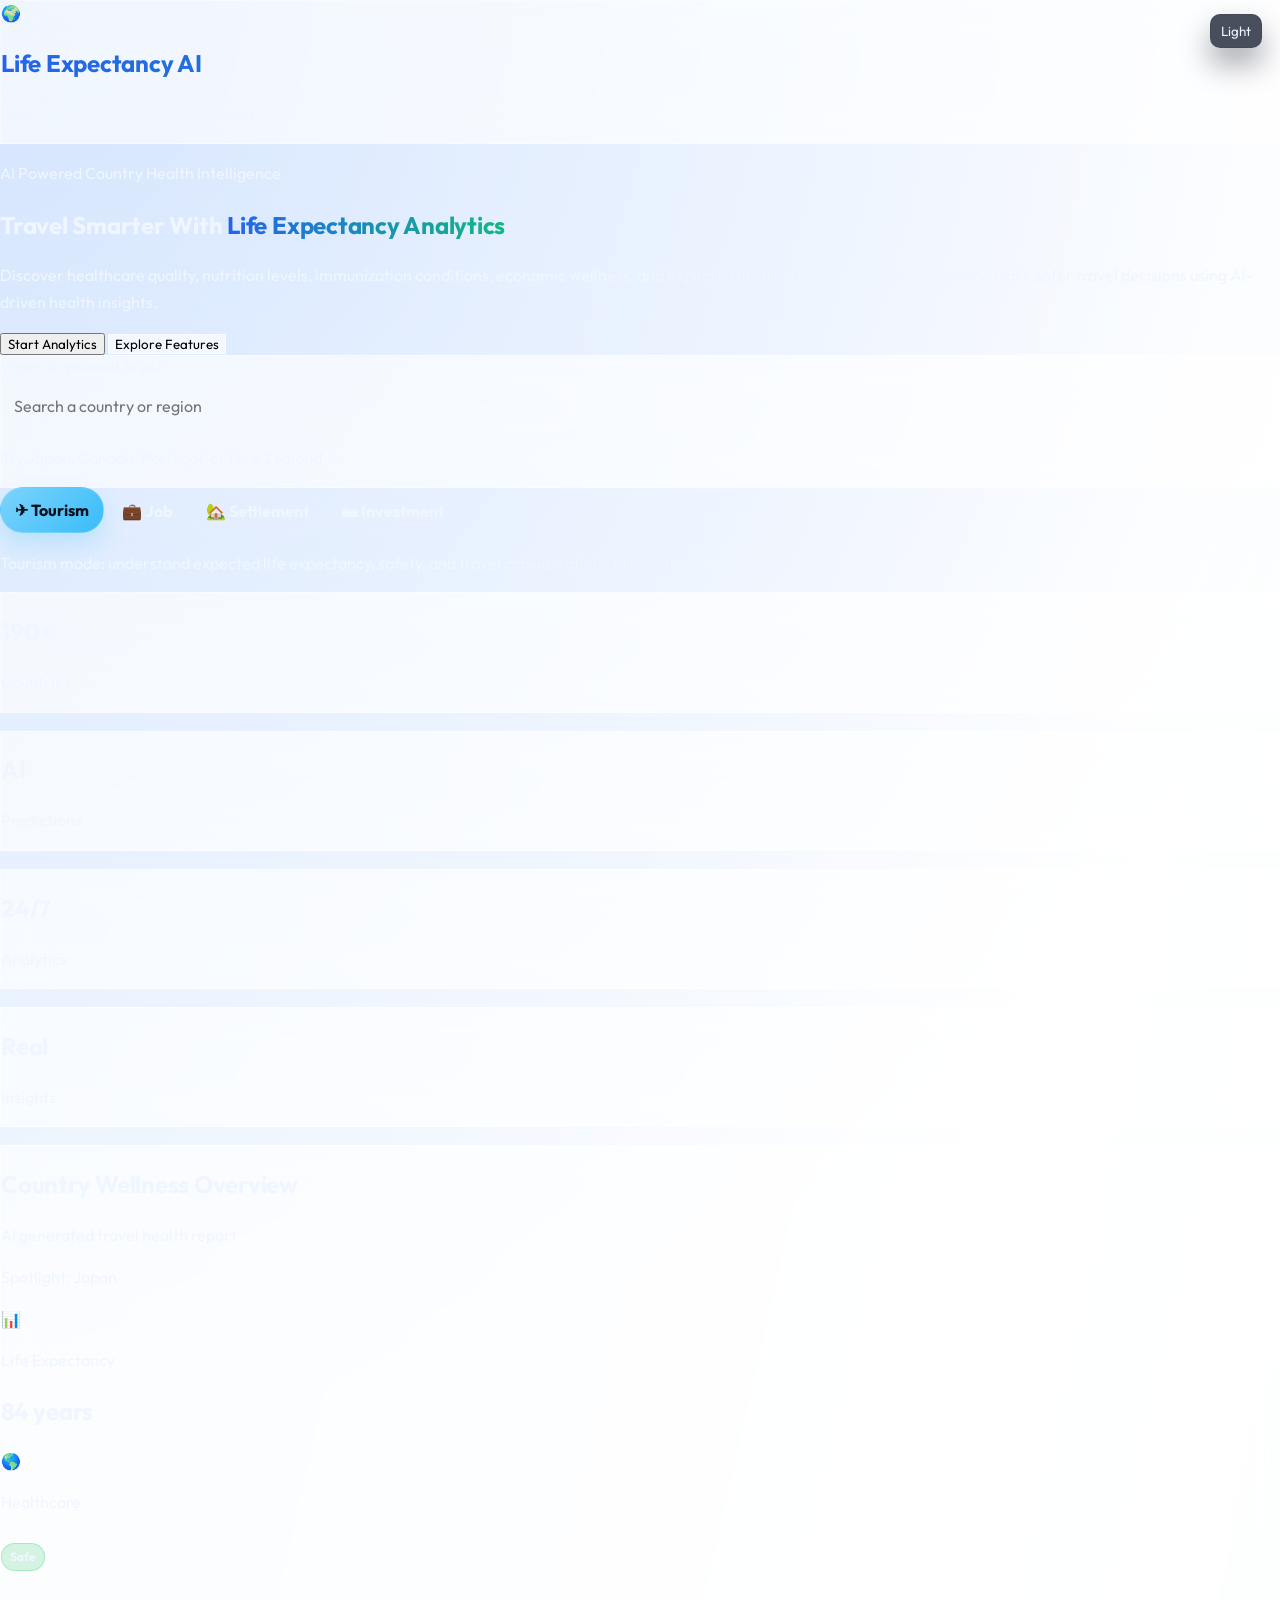
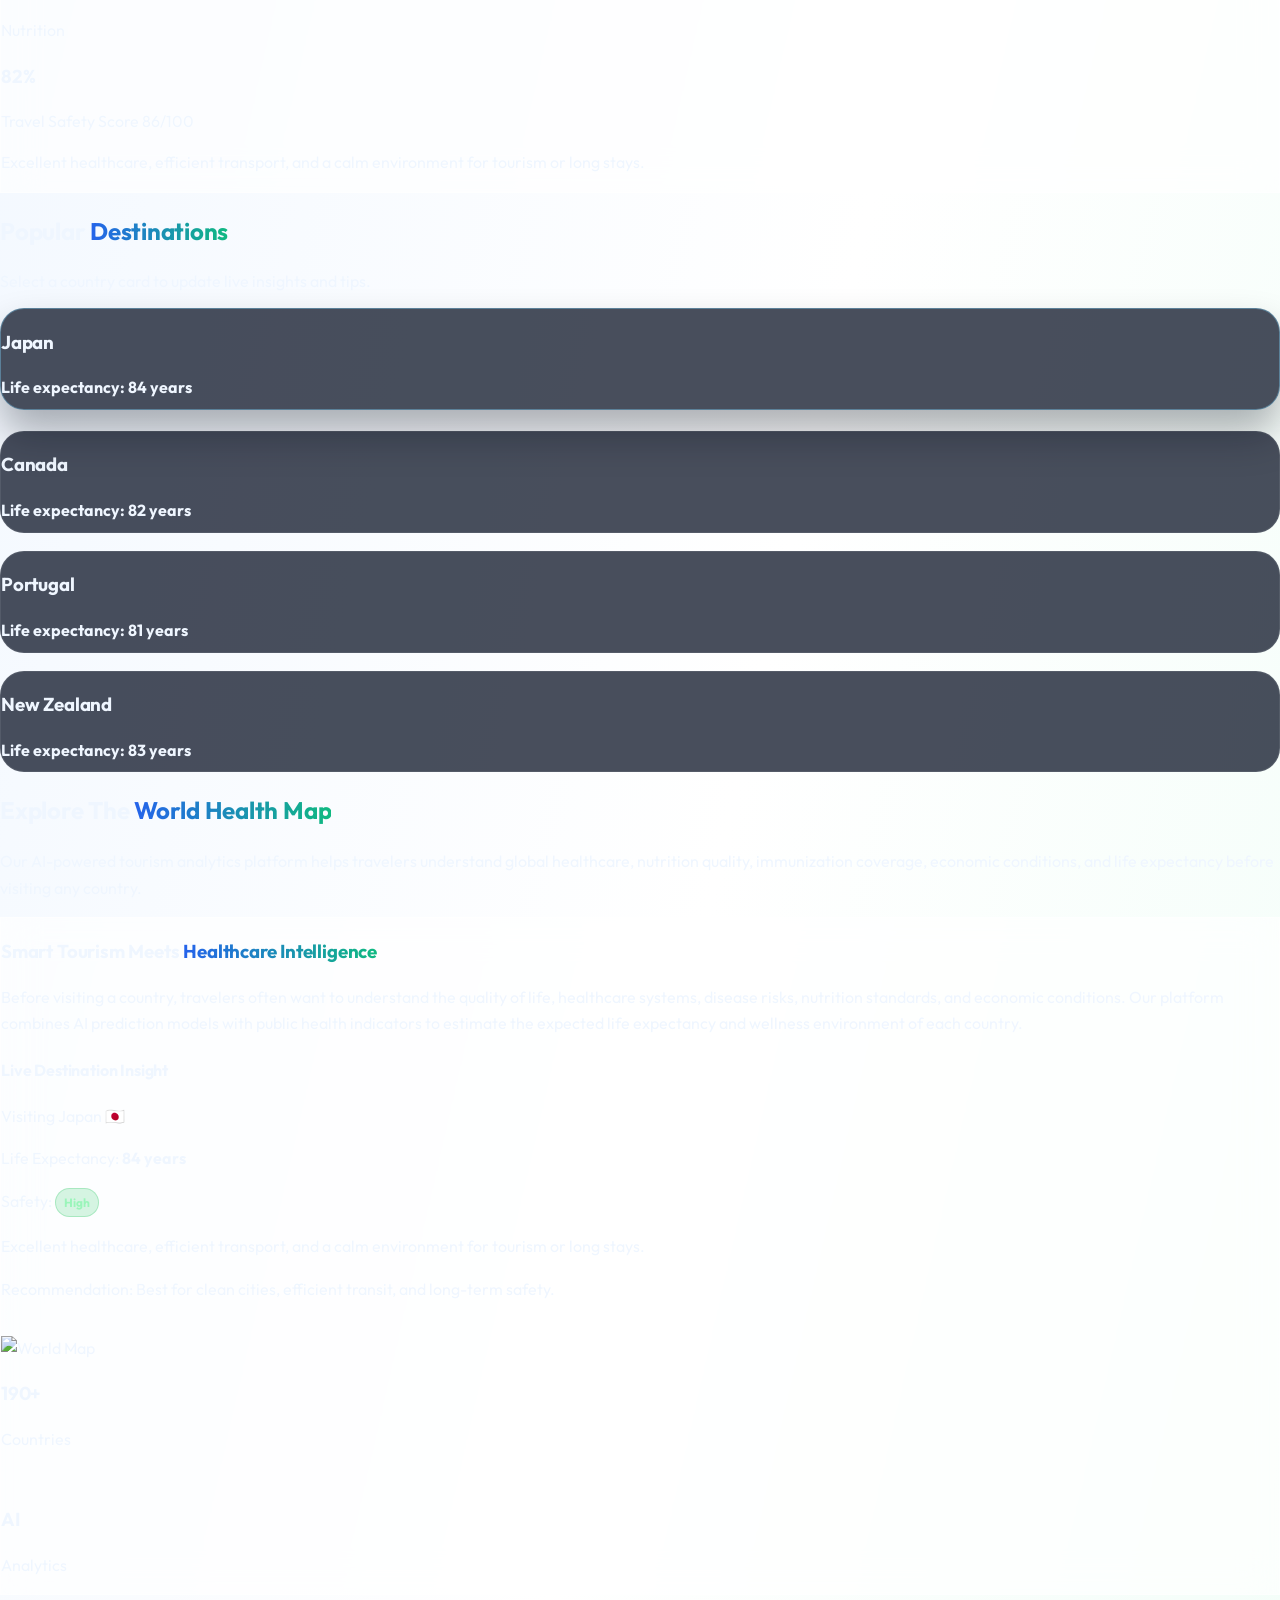
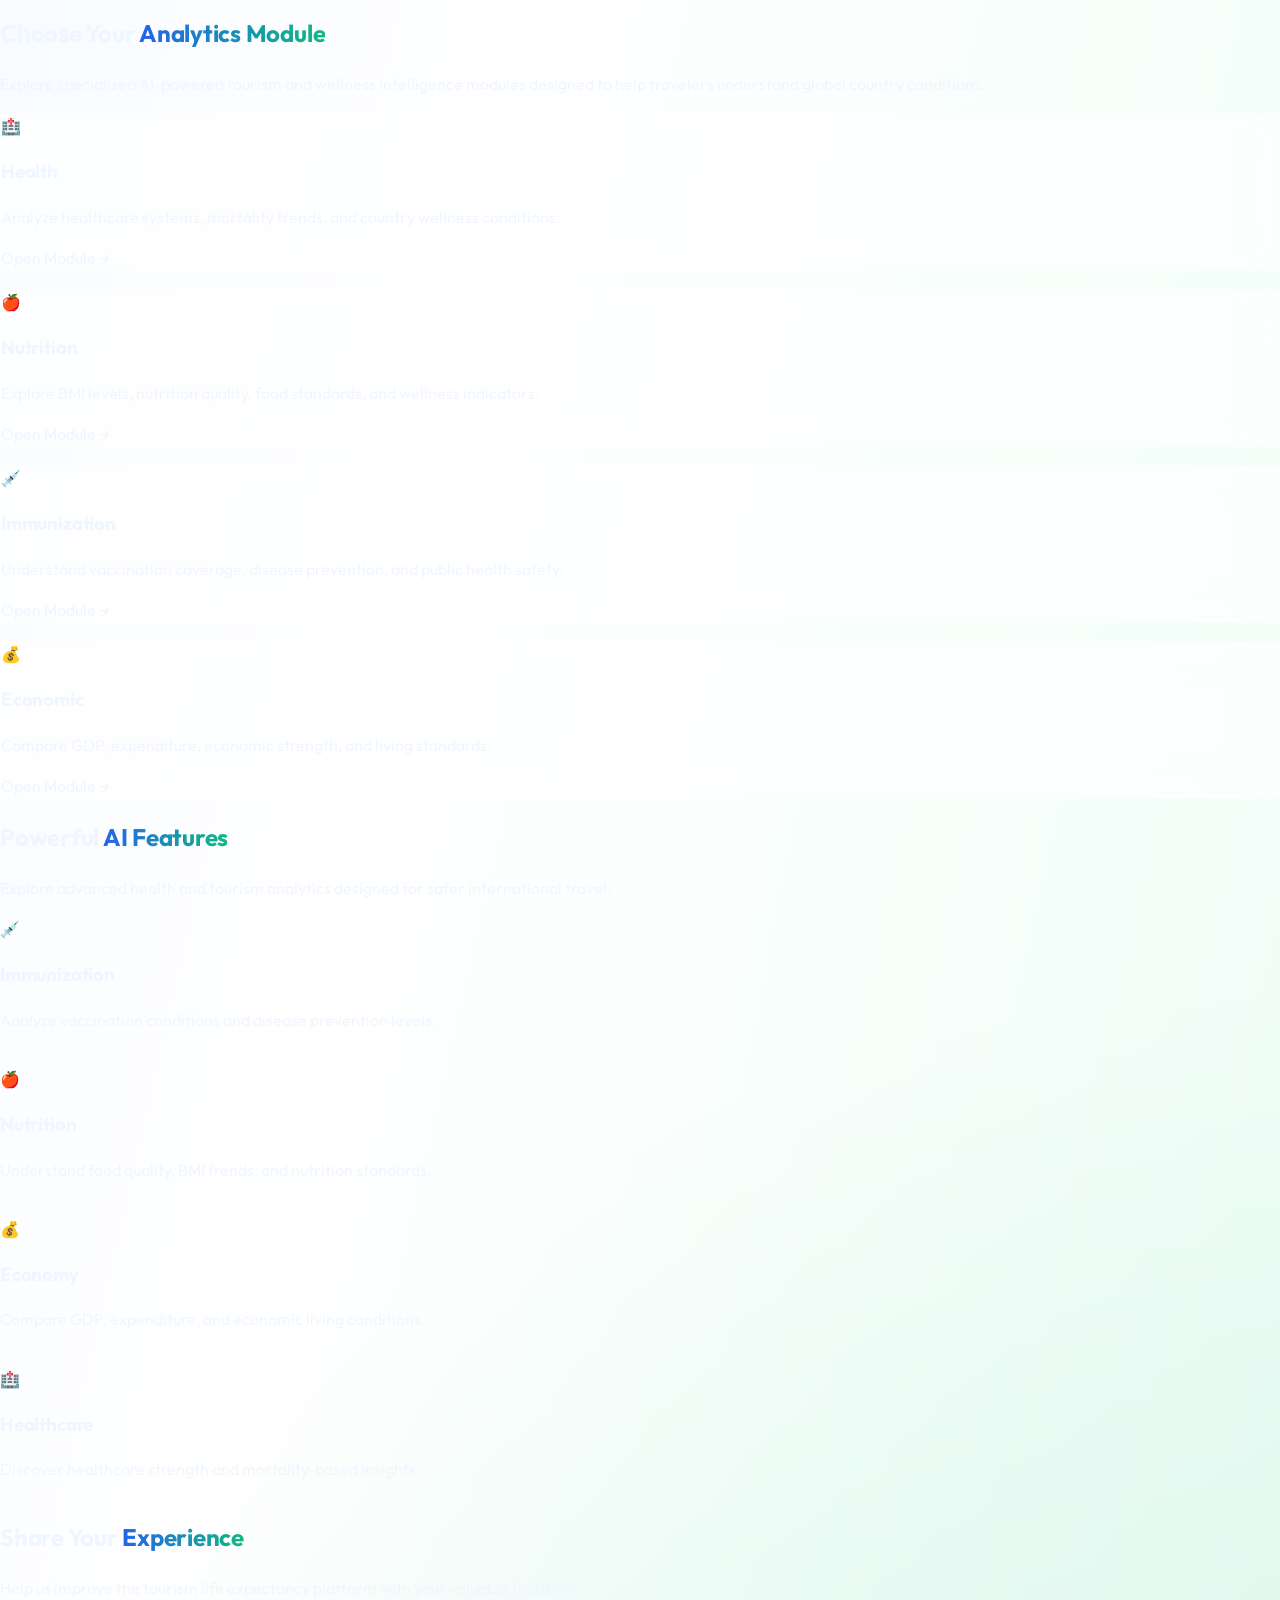
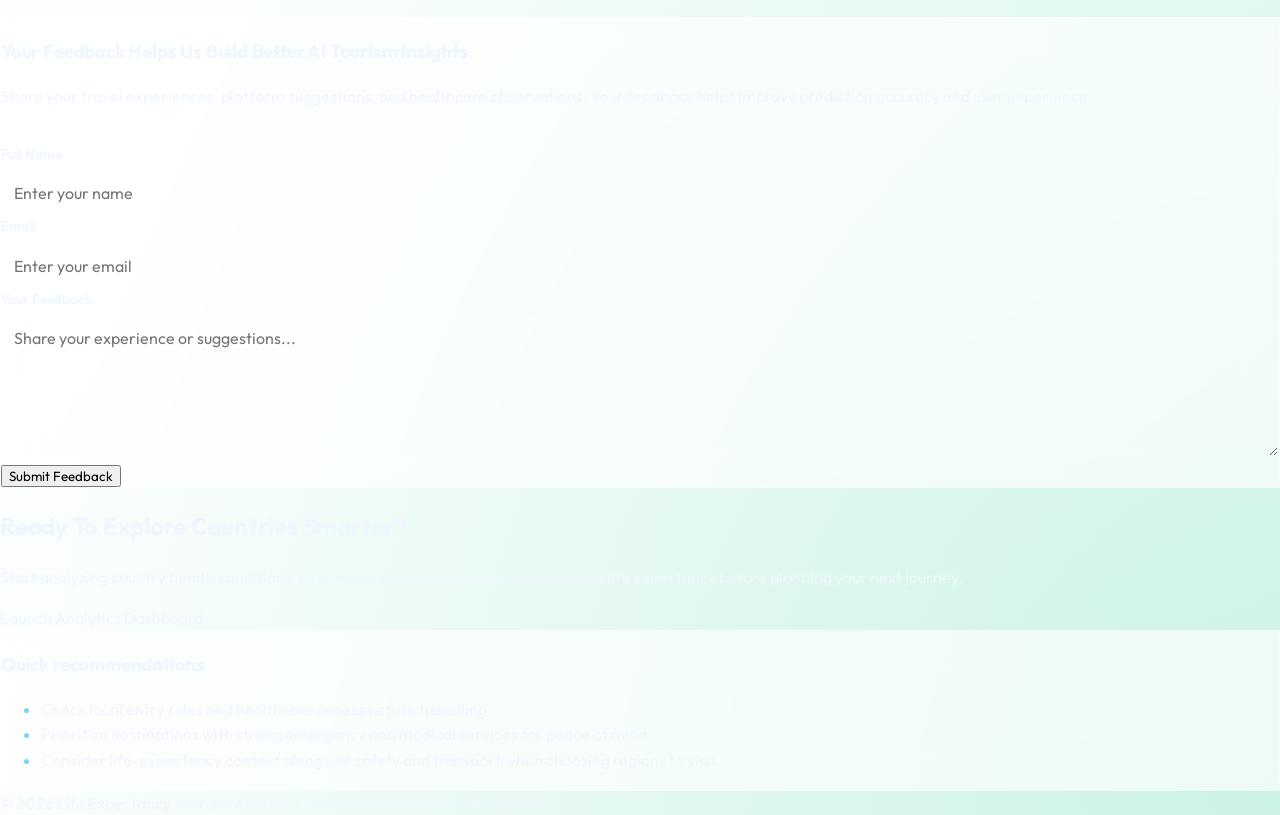
==== stitch/frontend/index.html @ 3dc5cc49 "final" ====
<!DOCTYPE html>
<html lang="en">

<head>
    <meta charset="UTF-8">
    <meta name="viewport" content="width=device-width, initial-scale=1.0">
    <title>Life Expectancy Tourism Analytics</title>

    <script src="https://cdn.tailwindcss.com"></script>
    <link href="https://fonts.googleapis.com/css2?family=Outfit:wght@300;400;500;600;700;800&display=swap"
        rel="stylesheet">
    <link rel="stylesheet" href="style.css">

    <style>
        * {
            font-family: 'Outfit', sans-serif;
        }

        body[data-page="landing"] {
            overflow-x: hidden;
            background:
                radial-gradient(circle at top left, rgba(59, 130, 246, 0.15), transparent 25%),
                radial-gradient(circle at bottom right, rgba(16, 185, 129, 0.15), transparent 25%),
                linear-gradient(to bottom right, #eff6ff, #ffffff, #ecfdf5);
        }

        .glass {
            background: rgba(255, 255, 255, 0.65);
            backdrop-filter: blur(18px);
            border: 1px solid rgba(255, 255, 255, 0.4);
        }

        .gradient-text {
            background: linear-gradient(to right, #2563eb, #10b981);
            background-clip: text;
            -webkit-background-clip: text;
            -webkit-text-fill-color: transparent;
        }

        .card-hover {
            transition: all 0.35s ease;
        }

        .card-hover:hover {
            transform: translateY(-8px);
            box-shadow: 0 25px 50px rgba(0, 0, 0, 0.08), 0 0 25px rgba(59, 130, 246, 0.15);
        }

        .floating {
            animation: float 5s ease-in-out infinite;
        }

        @keyframes float {

            0%,
            100% {
                transform: translateY(0);
            }

            50% {
                transform: translateY(-15px);
            }
        }

        .fade {
            animation: fade 1s ease;
        }

        @keyframes fade {
            from {
                opacity: 0;
                transform: translateY(25px);
            }

            to {
                opacity: 1;
                transform: translateY(0);
            }
        }
    </style>
</head>

<body data-page="landing" class="min-h-screen relative text-gray-800">
    <button id="theme-toggle" class="theme-toggle" aria-label="Toggle theme">Dark</button>

    <div class="absolute top-0 left-0 w-72 h-72 bg-blue-300 rounded-full blur-3xl opacity-20 floating"></div>
    <div class="absolute bottom-0 right-0 w-72 h-72 bg-green-300 rounded-full blur-3xl opacity-20 floating"></div>

    <nav class="fixed top-4 left-1/2 -translate-x-1/2 z-50 glass px-8 py-4 rounded-full shadow-2xl w-[95%] max-w-6xl">
        <div class="flex items-center justify-between gap-4">
            <a href="index.html" class="flex items-center gap-4">
                <div
                    class="w-12 h-12 rounded-full bg-gradient-to-r from-blue-500 to-green-500 flex items-center justify-center text-white text-2xl shadow-xl">
                    🌍
                </div>
                <div>
                    <h1 class="font-extrabold text-xl gradient-text">Life Expectancy AI</h1>
                    <p class="text-xs text-gray-500">Smart Tourism &amp; Wellness Analytics</p>
                </div>
            </a>

            <div class="hidden md:flex items-center gap-8 font-medium text-gray-700">
                <a href="#features" class="hover:text-blue-500 transition">Features</a>
                <a href="#analytics" class="hover:text-blue-500 transition">Analytics</a>
                <a href="#modules" class="hover:text-blue-500 transition">Modules</a>
                <a href="#about" class="hover:text-blue-500 transition">About</a>
            </div>
        </div>
    </nav>

    <section class="max-w-7xl mx-auto px-6 pt-40 pb-24 fade">
        <div class="grid grid-cols-1 lg:grid-cols-2 gap-14 items-center">
            <div>
                <div
                    class="inline-flex items-center gap-3 bg-white/70 border border-blue-100 px-5 py-3 rounded-full shadow-lg mb-8">
                    <span class="w-3 h-3 bg-green-500 rounded-full animate-pulse"></span>
                    <p class="font-semibold text-gray-700">AI Powered Country Health Intelligence</p>
                </div>

                <h1 class="text-5xl sm:text-6xl lg:text-7xl font-extrabold leading-tight">
                    Travel Smarter With
                    <span class="gradient-text">Life Expectancy Analytics</span>
                </h1>

                <p class="text-gray-600 text-xl mt-8 leading-relaxed max-w-2xl">
                    Discover healthcare quality, nutrition levels, immunization conditions,
                    economic wellness, and expected lifespan before visiting any country.
                    Make safer travel decisions using AI-driven health insights.
                </p>

                <div class="flex flex-wrap gap-5 mt-12">
                    <button id="landing-get-started"
                        class="bg-gradient-to-r from-blue-500 to-green-500 text-white px-8 py-5 rounded-3xl text-lg font-bold shadow-2xl hover:scale-105 transition-all"
                        type="button">
                        Start Analytics
                    </button>
                    <button id="landing-explore-btn"
                        class="glass px-8 py-5 rounded-3xl text-lg font-semibold hover:scale-105 transition-all"
                        type="button">
                        Explore Features
                    </button>
                </div>

                <div class="mt-10 glass rounded-3xl p-6">
                    <label for="landing-search" class="block text-sm font-semibold text-gray-700 mb-3">Where do you want
                        to go?</label>
                    <input id="landing-search" type="search" placeholder="Search a country or region"
                        class="w-full p-4 rounded-2xl border border-blue-100 outline-none focus:ring-4 focus:ring-blue-200"
                        autocomplete="off">
                    <p id="landing-search-hint" class="text-sm text-gray-500 mt-3">Try Japan, Canada, Portugal, or New
                        Zealand.</p>
                </div>

                <div class="flex flex-wrap gap-3 mt-6" role="tablist" aria-label="Travel purpose">
                    <button class="purpose-pill active" type="button" data-purpose="tourism" aria-pressed="true">✈
                        Tourism</button>
                    <button class="purpose-pill" type="button" data-purpose="job" aria-pressed="false">💼 Job</button>
                    <button class="purpose-pill" type="button" data-purpose="settlement" aria-pressed="false">🏡
                        Settlement</button>
                    <button class="purpose-pill" type="button" data-purpose="investment" aria-pressed="false">🏘
                        Investment</button>
                </div>
                <p id="landing-purpose-message" class="text-gray-600 mt-3">Tourism mode: understand life expectancy,
                    safety, and travel considerations to plan your journey with confidence.</p>

                <div class="grid grid-cols-2 sm:grid-cols-4 gap-5 mt-12">
                    <div class="glass rounded-3xl p-5 text-center shadow-xl card-hover">
                        <h2 class="text-4xl font-extrabold text-blue-500">190+</h2>
                        <p class="text-gray-600 mt-2">Countries</p>
                    </div>
                    <div class="glass rounded-3xl p-5 text-center shadow-xl card-hover">
                        <h2 class="text-4xl font-extrabold text-green-500">AI</h2>
                        <p class="text-gray-600 mt-2">Predictions</p>
                    </div>
                    <div class="glass rounded-3xl p-5 text-center shadow-xl card-hover">
                        <h2 class="text-4xl font-extrabold text-blue-500">24/7</h2>
                        <p class="text-gray-600 mt-2">Analytics</p>
                    </div>
                    <div class="glass rounded-3xl p-5 text-center shadow-xl card-hover">
                        <h2 class="text-4xl font-extrabold text-green-500">Real</h2>
                        <p class="text-gray-600 mt-2">Insights</p>
                    </div>
                </div>
            </div>

            <div class="relative">
                <div class="glass rounded-[40px] p-8 shadow-2xl border border-white/30 relative overflow-hidden">
                    <div class="absolute top-0 right-0 w-40 h-40 bg-blue-400 opacity-10 rounded-full blur-3xl"></div>
                    <div class="absolute bottom-0 left-0 w-40 h-40 bg-green-400 opacity-10 rounded-full blur-3xl"></div>

                    <div class="relative z-10">
                        <div class="flex items-center justify-between mb-8">
                            <div>
                                <h2 class="text-3xl font-extrabold text-gray-800">Country Wellness Overview</h2>
                                <p class="text-gray-500 mt-2">AI generated travel health report</p>
                                <p class="text-sm text-gray-500 mt-2">Spotlight: <span id="landing-spotlight-name"
                                        class="font-bold text-gray-700">Japan</span></p>
                            </div>
                            <div class="text-5xl">📊</div>
                        </div>

                        <div class="space-y-5">
                            <div
                                class="bg-gradient-to-r from-blue-500 to-cyan-500 text-white rounded-3xl p-6 shadow-xl">
                                <div class="flex justify-between items-center">
                                    <div>
                                        <p class="opacity-80">Life Expectancy</p>
                                        <h2 id="landing-spotlight-life" class="text-5xl font-extrabold mt-3">78.2</h2>
                                    </div>
                                    <div class="text-6xl">🌎</div>
                                </div>
                            </div>

                            <div class="grid grid-cols-2 gap-5">
                                <div class="bg-white rounded-3xl p-6 shadow-lg card-hover">
                                    <p class="text-gray-500">Healthcare</p>
                                    <h3 id="landing-spotlight-safety"
                                        class="text-3xl font-bold text-green-500 mt-3 badge safe">Excellent</h3>
                                </div>
                                <div class="bg-white rounded-3xl p-6 shadow-lg card-hover">
                                    <p class="text-gray-500">Nutrition</p>
                                    <h3 class="text-3xl font-bold text-blue-500 mt-3">82%</h3>
                                </div>
                            </div>

                            <div class="bg-white rounded-3xl p-6 shadow-lg">
                                <div class="flex justify-between mb-3">
                                    <span class="font-semibold">Travel Safety Score</span>
                                    <span class="font-bold text-blue-500">86/100</span>
                                </div>
                                <div class="w-full h-5 bg-gray-200 rounded-full overflow-hidden">
                                    <div class="h-5 bg-gradient-to-r from-blue-500 to-green-500 rounded-full w-[86%]">
                                    </div>
                                </div>
                            </div>
                        </div>

                        <p id="landing-spotlight-copy" class="text-gray-600 mt-6 leading-relaxed">
                            A concise view of expected life span, healthcare readiness, and what you can expect while
                            visiting or living in this country.
                        </p>
                    </div>
                </div>
            </div>
        </div>
    </section>

    <section id="landing-destinations" class="max-w-7xl mx-auto px-6 py-10 fade">
        <div class="text-center mb-10">
            <h2 class="text-4xl font-extrabold text-gray-800">Popular <span class="gradient-text">Destinations</span>
            </h2>
            <p class="text-gray-600 mt-4">Select a country card to update live insights and tips.</p>
        </div>

        <div class="grid grid-cols-1 md:grid-cols-2 xl:grid-cols-4 gap-6">
            <button class="destination-card active text-left bg-white rounded-3xl p-5 shadow-xl card-hover"
                type="button" data-destination-card data-id="japan" data-name="Japan" data-emoji="🇯🇵"
                data-life="84 years" data-safety="Safe" data-safety-class="safe"
                data-copy="Excellent healthcare, efficient transport, and a calm environment for tourism or long stays."
                data-tip="Best for clean cities, efficient transit, and long-term safety.">
                <h3 class="text-2xl font-bold">Japan</h3>
                <p class="text-gray-600 mt-2">Life expectancy: 84 years</p>
            </button>

            <button class="destination-card text-left bg-white rounded-3xl p-5 shadow-xl card-hover" type="button"
                data-destination-card data-id="canada" data-name="Canada" data-emoji="🇨🇦" data-life="82 years"
                data-safety="Safe" data-safety-class="safe"
                data-copy="Balanced economy, strong public services, and a friendly fit for job seekers and settlers."
                data-tip="Good for work visas, social stability, and reliable infrastructure.">
                <h3 class="text-2xl font-bold">Canada</h3>
                <p class="text-gray-600 mt-2">Life expectancy: 82 years</p>
            </button>

            <button class="destination-card text-left bg-white rounded-3xl p-5 shadow-xl card-hover" type="button"
                data-destination-card data-id="portugal" data-name="Portugal" data-emoji="🇵🇹" data-life="81 years"
                data-safety="Moderate" data-safety-class="moderate"
                data-copy="Warm weather, good quality of life, and a balanced cost profile for tourism and settlement."
                data-tip="Ideal for slow travel, retirement planning, and balanced living costs.">
                <h3 class="text-2xl font-bold">Portugal</h3>
                <p class="text-gray-600 mt-2">Life expectancy: 81 years</p>
            </button>

            <button class="destination-card text-left bg-white rounded-3xl p-5 shadow-xl card-hover" type="button"
                data-destination-card data-id="newzealand" data-name="New Zealand" data-emoji="🇳🇿"
                data-life="83 years" data-safety="Safe" data-safety-class="safe"
                data-copy="Scenic, peaceful, and ideal for a safer lifestyle with strong outdoor appeal."
                data-tip="Best for clean air, outdoor travel, and quiet living conditions.">
                <h3 class="text-2xl font-bold">New Zealand</h3>
                <p class="text-gray-600 mt-2">Life expectancy: 83 years</p>
            </button>
        </div>

        <p id="landing-empty-state" class="hidden text-center text-gray-600 mt-6">No countries matched your search. Try
            a different destination name.</p>
    </section>

    <section id="analytics" class="max-w-7xl mx-auto px-6 py-20 fade">
        <div class="text-center mb-16">
            <h2 class="text-5xl font-extrabold text-gray-800">Explore The <span class="gradient-text">World Health
                    Map</span></h2>
            <p class="text-gray-600 text-xl mt-6 max-w-4xl mx-auto leading-relaxed">
                Our AI-powered tourism analytics platform helps travelers understand global healthcare,
                nutrition quality, immunization coverage, economic conditions, and life expectancy before
                visiting any country.
            </p>
        </div>

        <div class="glass rounded-[40px] p-8 md:p-12 shadow-2xl overflow-hidden relative">
            <div class="absolute top-0 right-0 w-72 h-72 bg-blue-300 opacity-10 blur-3xl rounded-full"></div>
            <div class="absolute bottom-0 left-0 w-72 h-72 bg-green-300 opacity-10 blur-3xl rounded-full"></div>

            <div class="relative z-10 grid grid-cols-1 lg:grid-cols-2 gap-14 items-center">
                <div>
                    <h3 class="text-4xl font-extrabold text-gray-800 leading-tight">
                        Smart Tourism Meets <span class="gradient-text">Healthcare Intelligence</span>
                    </h3>
                    <p class="text-gray-600 text-lg leading-relaxed mt-8">
                        Before visiting a country, travelers often want to understand the quality of life,
                        healthcare systems, disease risks, nutrition standards, and economic conditions.
                        Our platform combines AI prediction models with public health indicators to estimate
                        the expected life expectancy and wellness environment of each country.
                    </p>

                    <div class="bg-white rounded-3xl p-6 mt-8 shadow-lg">
                        <h4 class="text-2xl font-bold">Live Destination Insight</h4>
                        <p class="mt-3 text-gray-600">Visiting <span id="landing-sample-country"
                                class="font-bold text-gray-800">Japan</span> <span id="landing-sample-emoji">🇯🇵</span>
                        </p>
                        <p class="mt-2">Life Expectancy: <strong id="landing-sample-life">84 years</strong></p>
                        <p class="mt-1">Safety: <strong id="landing-sample-safety" class="badge safe">High</strong></p>
                        <p id="landing-sample-copy" class="mt-3 text-gray-600">This insight shows expected life span and
                            contextual factors (health, safety, economy) to help plan travel or long-term stays.</p>
                        <p class="mt-3 text-gray-700"><span class="font-semibold">Recommendation:</span> <span
                                id="landing-sample-recommendation">Best for a safe, clean, and highly organized
                                trip.</span></p>
                    </div>
                </div>

                <div class="relative flex justify-center">
                    <div class="bg-white rounded-[35px] p-6 shadow-2xl overflow-hidden w-full max-w-xl">
                        <img src="https://upload.wikimedia.org/wikipedia/commons/8/80/World_map_-_low_resolution.svg"
                            alt="World Map" class="w-full object-cover rounded-3xl">

                        <div class="grid grid-cols-2 gap-4 mt-6">
                            <div class="bg-blue-50 rounded-2xl p-5 text-center">
                                <h3 class="text-3xl font-extrabold text-blue-500">190+</h3>
                                <p class="text-gray-600 mt-2">Countries</p>
                            </div>
                            <div class="bg-green-50 rounded-2xl p-5 text-center">
                                <h3 class="text-3xl font-extrabold text-green-500">AI</h3>
                                <p class="text-gray-600 mt-2">Analytics</p>
                            </div>
                        </div>
                    </div>
                </div>
            </div>
        </div>
    </section>

    <section id="modules" class="max-w-7xl mx-auto px-6 py-24 fade">
        <div class="text-center mb-16">
            <h2 class="text-5xl font-extrabold text-gray-800">Choose Your <span class="gradient-text">Analytics
                    Module</span></h2>
            <p class="text-gray-600 text-xl mt-6 max-w-3xl mx-auto leading-relaxed">
                Explore specialized AI-powered tourism and wellness intelligence modules designed to help travelers
                understand global country conditions.
            </p>
        </div>

        <div class="grid grid-cols-1 md:grid-cols-2 xl:grid-cols-4 gap-8">
            <a href="predict.html"
                class="glass rounded-[35px] p-8 shadow-2xl card-hover block relative overflow-hidden">
                <div class="text-6xl">🏥</div>
                <h3 class="text-3xl font-bold mt-6 text-gray-800">Health</h3>
                <p class="text-gray-600 mt-4 leading-relaxed">Analyze healthcare systems, mortality trends, and country
                    wellness conditions.</p>
                <div class="mt-8 text-blue-500 font-bold text-lg">Open Module →</div>
            </a>
            <a href="analytics.html"
                class="glass rounded-[35px] p-8 shadow-2xl card-hover block relative overflow-hidden">
                <div class="text-6xl">🍎</div>
                <h3 class="text-3xl font-bold mt-6 text-gray-800">Nutrition</h3>
                <p class="text-gray-600 mt-4 leading-relaxed">Explore BMI levels, nutrition quality, food standards, and
                    wellness indicators.</p>
                <div class="mt-8 text-green-500 font-bold text-lg">Open Module →</div>
            </a>
            <a href="map.html" class="glass rounded-[35px] p-8 shadow-2xl card-hover block relative overflow-hidden">
                <div class="text-6xl">💉</div>
                <h3 class="text-3xl font-bold mt-6 text-gray-800">Immunization</h3>
                <p class="text-gray-600 mt-4 leading-relaxed">Understand vaccination coverage, disease prevention, and
                    public health safety.</p>
                <div class="mt-8 text-cyan-500 font-bold text-lg">Open Module →</div>
            </a>
            <a href="predict.html"
                class="glass rounded-[35px] p-8 shadow-2xl card-hover block relative overflow-hidden">
                <div class="text-6xl">💰</div>
                <h3 class="text-3xl font-bold mt-6 text-gray-800">Economic</h3>
                <p class="text-gray-600 mt-4 leading-relaxed">Compare GDP, expenditure, economic strength, and living
                    standards.</p>
                <div class="mt-8 text-yellow-500 font-bold text-lg">Open Module →</div>
            </a>
        </div>
    </section>

    <section id="features" class="max-w-7xl mx-auto px-6 py-20">
        <div class="text-center mb-20">
            <h2 class="text-5xl font-extrabold">Powerful <span class="gradient-text">AI Features</span></h2>
            <p class="text-gray-600 text-xl mt-6 max-w-3xl mx-auto">Explore advanced health and tourism analytics
                designed for safer international travel.</p>
        </div>

        <div class="grid grid-cols-1 md:grid-cols-2 xl:grid-cols-4 gap-8">
            <div class="bg-white rounded-[35px] p-8 shadow-xl card-hover">
                <div class="text-6xl">💉</div>
                <h3 class="text-3xl font-bold mt-6">Immunization</h3>
                <p class="text-gray-600 mt-4 leading-relaxed">Analyze vaccination conditions and disease prevention
                    levels.</p>
            </div>
            <div class="bg-white rounded-[35px] p-8 shadow-xl card-hover">
                <div class="text-6xl">🍎</div>
                <h3 class="text-3xl font-bold mt-6">Nutrition</h3>
                <p class="text-gray-600 mt-4 leading-relaxed">Understand food quality, BMI trends, and nutrition
                    standards.</p>
            </div>
            <div class="bg-white rounded-[35px] p-8 shadow-xl card-hover">
                <div class="text-6xl">💰</div>
                <h3 class="text-3xl font-bold mt-6">Economy</h3>
                <p class="text-gray-600 mt-4 leading-relaxed">Compare GDP, expenditure, and economic living conditions.
                </p>
            </div>
            <div class="bg-white rounded-[35px] p-8 shadow-xl card-hover">
                <div class="text-6xl">🏥</div>
                <h3 class="text-3xl font-bold mt-6">Healthcare</h3>
                <p class="text-gray-600 mt-4 leading-relaxed">Discover healthcare strength and mortality-based insights.
                </p>
            </div>
        </div>
    </section>

    <section id="about" class="max-w-7xl mx-auto px-6 py-20 fade">
        <div class="text-center mb-16">
            <h2 class="text-5xl font-extrabold text-gray-800">Share Your <span class="gradient-text">Experience</span>
            </h2>
            <p class="text-gray-600 text-xl mt-6 max-w-3xl mx-auto">Help us improve the tourism life expectancy platform
                with your valuable feedback.</p>
        </div>

        <div class="glass rounded-[40px] p-8 md:p-12 shadow-2xl">
            <div class="grid grid-cols-1 lg:grid-cols-2 gap-12 items-center">
                <div>
                    <h3 class="text-4xl font-extrabold text-gray-800 leading-tight">Your Feedback Helps Us Build Better
                        AI Tourism Insights</h3>
                    <p class="text-gray-600 text-lg mt-8 leading-relaxed">Share your travel experiences, platform
                        suggestions, and healthcare observations. Your feedback helps improve prediction accuracy and
                        user experience.</p>
                </div>

                <div class="bg-white rounded-[35px] p-8 shadow-xl">
                    <div class="space-y-6">
                        <div>
                            <label class="font-semibold text-gray-700 text-lg">Full Name</label>
                            <input type="text" placeholder="Enter your name"
                                class="w-full mt-3 p-5 rounded-2xl border border-gray-200 focus:ring-4 focus:ring-blue-200 outline-none">
                        </div>
                        <div>
                            <label class="font-semibold text-gray-700 text-lg">Email</label>
                            <input type="email" placeholder="Enter your email"
                                class="w-full mt-3 p-5 rounded-2xl border border-gray-200 focus:ring-4 focus:ring-blue-200 outline-none">
                        </div>
                        <div>
                            <label class="font-semibold text-gray-700 text-lg">Your Feedback</label>
                            <textarea rows="5" placeholder="Share your experience or suggestions..."
                                class="w-full mt-3 p-5 rounded-2xl border border-gray-200 focus:ring-4 focus:ring-blue-200 outline-none resize-none"></textarea>
                        </div>
                        <button
                            class="w-full bg-gradient-to-r from-blue-500 to-green-500 text-white py-5 rounded-3xl text-xl font-bold shadow-2xl hover:scale-[1.02] transition-all">Submit
                            Feedback</button>
                    </div>
                </div>
            </div>
        </div>
    </section>

    <section class="max-w-7xl mx-auto px-6 pb-24">
        <div
            class="bg-gradient-to-r from-blue-500 to-green-500 rounded-[45px] p-12 md:p-16 text-white shadow-2xl relative overflow-hidden">
            <div class="absolute top-0 right-0 w-72 h-72 bg-white/10 rounded-full blur-3xl"></div>
            <div class="relative z-10 text-center">
                <h2 class="text-5xl font-extrabold leading-tight">Ready To Explore Countries Smarter?</h2>
                <p class="text-white/90 text-xl mt-8 max-w-3xl mx-auto leading-relaxed">Start analyzing country health
                    conditions, healthcare quality, nutrition standards, and life expectancy before planning your next
                    journey.</p>
                <a href="#modules"
                    class="mt-12 inline-block bg-white text-blue-500 px-10 py-5 rounded-3xl text-xl font-bold shadow-2xl hover:scale-105 transition-all">Launch
                    Analytics Dashboard</a>
            </div>
        </div>
    </section>

    <section class="max-w-7xl mx-auto px-6 pb-20">
        <div class="glass rounded-3xl p-8">
            <h3 class="text-2xl font-bold">Quick recommendations</h3>
            <ul id="landing-tips-list" class="mt-4 space-y-2 list-disc pl-5 text-gray-700"></ul>
        </div>
    </section>

    <footer class="py-10 text-center text-gray-500 text-lg">
        © 2026 Life Expectancy Tourism Analytics • AI Powered Wellness Intelligence
    </footer>

    <script src="script.js"></script>
</body>

</html>
---- stitch/frontend/style.css ----
:root {
  --bg: #f3f6fb;
  --card: #ffffff;
  --ink: #152036;
  --muted: #5f6f88;
  --primary: #0b4ea2;
  --primary-2: #2e7dd7;
  --primary-3: #6fb5ff;
  --accent-2: #0ea5a4;
  --accent: #0f9960;
  --danger: #b42318;
  --ring: rgba(46, 125, 215, 0.25);
  --shadow: 0 16px 40px rgba(16, 38, 73, 0.08);
  --shadow-soft: 0 10px 24px rgba(15, 32, 60, 0.08);
  --radius: 16px;
}

/* Dark theme variables when body has .theme-dark */
/* Dark theme variables when body has .theme-dark */
body.theme-dark {
  --bg: #071023; /* deeper for contrast */
  --card: #081827;
  --ink: #eaf4ff; /* very light text */
  --muted: #9fb9d6;
  --primary: #ff9b4a; /* warmer accent */
  --primary-2: #ffbf89;
  --ring: rgba(255, 155, 74, 0.12);
  --shadow: 0 16px 40px rgba(1, 7, 14, 0.65);
  --shadow-soft: 0 10px 24px rgba(1, 7, 14, 0.45);
}

/* Light theme variables when body has .theme-light */
body.theme-light {
  --bg: #f7f9fc; /* slightly lighter */
  --card: #ffffff;
  --ink: #081426; /* darker text for readability */
  --muted: #48627a;
  --primary: #0b4ea2;
  --primary-2: #2e7dd7;
}

* {
  box-sizing: border-box;
}

body {
  margin: 0;
  font-family:
    Inter,
    system-ui,
    -apple-system,
    Segoe UI,
    sans-serif;
  background:
    radial-gradient(circle at 20% -10%, #d8e8ff 0%, transparent 35%), var(--bg);
  color: var(--ink);
  line-height: 1.5;
}

a {
  color: inherit;
  text-decoration: none;
}

h1,
h2,
h3,
h4 {
  letter-spacing: -0.01em;
  color: #13284a;
}

/* Ensure headings are readable in dark theme */
body.theme-dark h1,
body.theme-dark h2,
body.theme-dark h3,
body.theme-dark h4 {
  color: var(--ink) !important;
}

/* Force readable colors for headings inside cards */
body.theme-dark .card h1,
body.theme-dark .card h2,
body.theme-dark .card h3,
body.theme-dark .card h4 {
  color: var(--ink) !important;
}

/* Ensure paragraph text in dark mode is readable */
body.theme-dark p,
body.theme-dark li,
body.theme-dark span {
  color: var(--muted);
}

p {
  line-height: 1.65;
}

ul,
ol {
  margin-top: 0;
  line-height: 1.6;
}

li::marker {
  color: var(--primary);
}

.dashboard-status-badge,
.dashboard-mini-tag {
  backdrop-filter: blur(8px);
}

.dashboard-status-badge.good,
.dashboard-mini-tag.good {
  background: rgba(15, 153, 96, 0.22);
  color: #e8fff3;
  border: 1px solid rgba(145, 255, 202, 0.28);
}

.dashboard-status-badge.warning,
.dashboard-mini-tag.warning {
  background: rgba(245, 158, 11, 0.22);
  color: #fff6df;
  border: 1px solid rgba(255, 224, 154, 0.3);
}

.dashboard-status-badge.danger,
.dashboard-mini-tag.danger {
  background: rgba(220, 38, 38, 0.22);
  color: #ffe5e5;
  border: 1px solid rgba(255, 162, 162, 0.26);
}

.dashboard-hero-metric {
  backdrop-filter: blur(8px);
}

.dashboard-hero-metric:nth-child(1) {
  border-left: 4px solid #ffd166;
}

.dashboard-hero-metric:nth-child(2) {
  border-left: 4px solid #8be9c9;
}

.dashboard-hero-metric:nth-child(3) {
  border-left: 4px solid #ffd0ff;
}

.dashboard-insight-card .dashboard-highlight-text {
  color: #0b4ea2;
}

.dashboard-comparison-status.good {
  background: rgba(15, 153, 96, 0.16);
  color: #0f9960;
}

.dashboard-comparison-status.warning {
  background: rgba(245, 158, 11, 0.16);
  color: #9b6700;
}

.dashboard-comparison-status.danger {
  background: rgba(220, 38, 38, 0.16);
  color: #b42318;
}

.dashboard-factor-card {
  border: 1px solid #dfebfb;
  border-radius: 14px;
  padding: 12px;
  background: linear-gradient(180deg, #ffffff 0%, #f9fcff 100%);
}

.dashboard-factor-card:nth-child(1) {
  border-left: 4px solid #0f9960;
}

.dashboard-factor-card:nth-child(2) {
  border-left: 4px solid #2e7dd7;
}

.dashboard-factor-card:nth-child(3) {
  border-left: 4px solid #f59e0b;
}

.dashboard-alert-item.good .dashboard-alert-dot {
  background: #0f9960;
}

.dashboard-alert-item.warning .dashboard-alert-dot {
  background: #f59e0b;
}

.dashboard-alert-item.danger .dashboard-alert-dot {
  background: #dc2626;
}

.dashboard-alert-item.good {
  background: rgba(15, 153, 96, 0.08);
}

.dashboard-alert-item.warning {
  background: rgba(245, 158, 11, 0.08);
}

.dashboard-alert-item.danger {
  background: rgba(220, 38, 38, 0.08);
}

.dashboard-change-value.positive {
  color: #0f9960;
}

.dashboard-change-value.neutral {
  color: #315179;
}

.dashboard-change-value.negative {
  text-shadow: 0 0 0 rgba(0, 0, 0, 0);
}

.dashboard-action-grid {
  display: grid;
  gap: 10px;
  margin-bottom: 12px;
}

.dashboard-action-button[href*="predict"] {
  background: linear-gradient(135deg, #0b4ea2, #2e7dd7);
}

.dashboard-action-button[href*="analytics"] {
  background: linear-gradient(135deg, #0f9960, #34c48d);
  color: #fff;
}

.dashboard-action-button[href*="history"] {
  background: linear-gradient(135deg, #f59e0b, #f97316);
  color: #fff;
}

.dashboard-action-button:hover {
  transform: translateY(-2px) scale(1.01);
}

.container {
  width: min(1140px, 92vw);
  margin: 0 auto;
}
.auth-shell {
  min-height: 100vh;
  display: grid;
  place-items: center;
  padding: 40px 0;
}

.auth-card {
  width: min(720px, 92vw);
  background: var(--card);
  border-radius: var(--radius);
  box-shadow: var(--shadow);
  padding: 32px;
  border: 1px solid #e2ebfb;
}

.brand {
  font-family: Manrope, Inter, sans-serif;
  font-size: 1.75rem;
  font-weight: 800;
  letter-spacing: -0.03em;
  color: var(--primary);
}

.hero {
  min-height: 100vh;
  display: grid;
  place-items: center;
}

.hero-panel {
  width: min(1000px, 92vw);
  display: grid;
  grid-template-columns: 1.2fr 1fr;
  gap: 24px;
  background: var(--card);
  box-shadow: var(--shadow);
  border-radius: 24px;
  overflow: hidden;
  border: 1px solid #dce8fb;
}

.hero-copy {
  padding: 48px;
}

.hero-copy h1 {
  font-family: Manrope, Inter, sans-serif;
  font-size: clamp(2rem, 3.8vw, 3.4rem);
  margin: 14px 0;
  line-height: 1.05;
}

.hero-copy p {
  color: var(--muted);
  line-height: 1.6;
}

.hero-art {
  background: linear-gradient(135deg, var(--primary), var(--primary-2));
  color: #fff;
  padding: 48px 36px;
  display: flex;
  flex-direction: column;
  justify-content: space-between;
}

.btn {
  border: 0;
  border-radius: 12px;
  padding: 12px 16px;
  font-weight: 600;
  cursor: pointer;
  transition:
    transform 0.18s ease,
    box-shadow 0.18s ease,
    filter 0.18s ease;
}

.btn:hover {
  transform: translateY(-1px);
  box-shadow: 0 10px 22px rgba(14, 38, 72, 0.14);
  filter: saturate(1.08);
}

.btn-primary {
  color: #fff;
  background: linear-gradient(135deg, var(--primary), var(--primary-2));
}

.btn-secondary {
  background: #eaf1fc;
  color: var(--primary);
}

.layout {
  min-height: 100vh;
  display: grid;
  grid-template-columns: 260px 1fr;
}

.sidebar {
  background: #0f1f3b;
  color: #d2def6;
  padding: 22px;
  position: sticky;
  top: 0;
  height: 100vh;
  box-shadow: inset -1px 0 0 rgba(255, 255, 255, 0.06);
}

.sidebar .brand {
  color: #fff;
  font-size: 1.3rem;
  margin-bottom: 18px;
}

.nav-link {
  display: block;
  padding: 10px 12px;
  border-radius: 10px;
  margin-bottom: 6px;
  font-weight: 500;
  transition:
    background-color 0.18s ease,
    transform 0.18s ease,
    color 0.18s ease;
}

.nav-link.active,
.nav-link:hover {
  background: rgba(255, 255, 255, 0.1);
  color: #fff;
  transform: translateX(2px);
}

.main {
  padding: 28px;
  animation: pageFade 0.35s ease;
}

.page-title {
  font-family: Manrope, Inter, sans-serif;
  margin: 0 0 8px;
  font-size: clamp(1.5rem, 2.8vw, 2rem);
  background: linear-gradient(135deg, #0e2c5a 0%, #1f5ead 55%, #3f94de 100%);
  -webkit-background-clip: text;
  background-clip: text;
  color: transparent;
}

.page-subtitle {
  margin: 0 0 22px;
  color: var(--muted);
}

.grid {
  display: grid;
  gap: 18px;
}

.grid-2 {
  grid-template-columns: repeat(2, minmax(0, 1fr));
}

.grid-3 {
  grid-template-columns: repeat(3, minmax(0, 1fr));
}

.card {
  background: var(--card);
  border-radius: var(--radius);
  box-shadow: var(--shadow);
  padding: 20px;
  border: 1px solid #e0e9f8;
  transition:
    transform 0.2s ease,
    box-shadow 0.2s ease;
}

.card:hover {
  transform: translateY(-3px);
  box-shadow: 0 20px 40px rgba(20, 46, 86, 0.13);
}

.tabs {
  display: flex;
  gap: 10px;
  flex-wrap: wrap;
  margin-bottom: 18px;
}

.tab-button {
  border: 0;
  background: #eaf1fc;
  color: var(--primary);
  border-radius: 999px;
  padding: 10px 14px;
  font-weight: 700;
  cursor: pointer;
}

.tab-button.active {
  background: linear-gradient(135deg, var(--primary), var(--primary-2));
  color: #fff;
  box-shadow: 0 12px 28px rgba(11, 78, 162, 0.18);
}

.tab-panel {
  display: none;
}

.tab-panel.active {
  display: block;
}

.analysis-layout {
  display: grid;
  grid-template-columns: minmax(0, 1.2fr) minmax(280px, 0.8fr);
  gap: 18px;
}

.analysis-results {
  display: grid;
  gap: 16px;
}

.result-metric {
  background: linear-gradient(180deg, #ffffff 0%, #f7fbff 100%);
  border: 1px solid #e1ebfa;
  border-radius: 14px;
  padding: 14px;
  transition:
    transform 0.18s ease,
    box-shadow 0.18s ease;
}

.result-metric:hover {
  transform: translateY(-2px) scale(1.01);
  box-shadow: var(--shadow-soft);
}

.result-label {
  margin: 0 0 6px;
  color: var(--muted);
  font-size: 0.82rem;
}

.result-value {
  margin: 0;
  font-size: 1.55rem;
  font-family: Manrope, Inter, sans-serif;
  font-weight: 800;
  color: #12386d;
}

.analysis-chart-grid {
  display: grid;
  gap: 16px;
}

.analysis-note {
  margin: 0;
  line-height: 1.65;
  color: var(--muted);
  white-space: pre-line;
}

.analysis-feature-grid {
  display: grid;
  gap: 16px;
}

.feature-importance-card {
  border: 1px solid #dce8fb;
  background:
    radial-gradient(
      circle at 100% -10%,
      rgba(111, 181, 255, 0.24),
      transparent 45%
    ),
    linear-gradient(180deg, #ffffff 0%, #f8fbff 100%);
}

.feature-importance-list {
  color: #496489;
  gap: 10px;
}

.feature-item {
  border: 1px solid #dfebfb;
  border-radius: 12px;
  padding: 10px 12px;
  background: #fff;
  transition:
    transform 0.18s ease,
    border-color 0.18s ease;
}

.feature-item:hover {
  transform: translateX(3px);
  border-color: #9bc4f5;
}

.feature-item-top {
  display: flex;
  align-items: center;
  justify-content: space-between;
  gap: 8px;
  margin-bottom: 6px;
}

.feature-name {
  font-weight: 700;
  color: #18345d;
}

.feature-importance-badge {
  font-size: 0.75rem;
  font-weight: 700;
  padding: 3px 8px;
  border-radius: 999px;
  background: #eaf1fc;
  color: #0b4ea2;
}

.feature-why {
  margin: 0;
  color: #4d6385;
  font-size: 0.9rem;
  line-height: 1.45;
}

.policy-panel {
  border: 1px solid #deebfb;
  background: linear-gradient(180deg, #ffffff 0%, #f6faff 100%);
  border-radius: 12px;
  padding: 12px;
  box-shadow: inset 0 0 0 1px rgba(111, 181, 255, 0.1);
}

.policy-title {
  margin: 0 0 6px;
  font-family: Manrope, Inter, sans-serif;
  font-size: 0.96rem;
}

.policy-status {
  margin: 0 0 8px;
  color: #36537b;
  font-size: 0.9rem;
}

.policy-list {
  margin: 0;
  padding-left: 18px;
  display: grid;
  gap: 5px;
  color: #3f5c84;
}

.prediction-guide-card {
  margin-bottom: 14px;
  border-left: 4px solid #cde4ff;
  background: linear-gradient(180deg, #ffffff 0%, #f7fbff 100%);
}

.prediction-guide-list {
  margin: 0;
  padding-left: 20px;
  display: grid;
  gap: 4px;
  color: #476289;
}

.module-help-text {
  margin: 0;
  color: #4a6388;
  font-size: 0.9rem;
}

.field-help {
  display: block;
  margin-top: 4px;
  color: #607693;
  font-size: 0.76rem;
  line-height: 1.35;
}

.stat-value {
  font-size: 1.9rem;
  font-family: Manrope, Inter, sans-serif;
  font-weight: 800;
}

.form-row {
  display: grid;
  grid-template-columns: repeat(2, minmax(0, 1fr));
  gap: 12px;
}

label {
  font-size: 0.85rem;
  font-weight: 600;
  color: #324563;
  display: block;
  margin-bottom: 6px;
}

input,
select,
textarea {
  width: 100%;
  border: 1px solid #cfdbef;
  border-radius: 10px;
  padding: 10px 12px;
  font: inherit;
  color: var(--ink);
  background: #fff;
}

input:focus,
select:focus,
textarea:focus {
  outline: 0;
  border-color: var(--primary-2);
  box-shadow: 0 0 0 4px var(--ring);
}

.progress {
  width: 100%;
  height: 8px;
  background: #e6ecf7;
  border-radius: 999px;
  overflow: hidden;
}

.progress > span {
  display: block;
  height: 100%;
  width: 0;
  background: linear-gradient(135deg, var(--primary), var(--primary-2));
  transition: width 0.25s ease;
}

.hidden {
  display: none !important;
}

.error-text {
  color: var(--danger);
  font-size: 0.82rem;
}

.error-message {
  padding: 12px;
  margin: 12px 0;
  background: rgba(180, 35, 24, 0.1);
  border: 1px solid rgba(180, 35, 24, 0.3);
  border-radius: 10px;
  color: var(--danger);
  font-size: 0.9rem;
  font-weight: 500;
}

/* Compact landing layout specific */
.compact-hero .hero-panel {
  display: grid;
  grid-template-columns: 1fr 320px;
  gap: 20px;
  align-items: start;
}

.cards-grid {
  display: flex;
  gap: 12px;
  margin-top: 14px;
  flex-wrap: wrap;
}
.small-card {
  padding: 12px;
  min-width: 160px;
}
.slim-overview .card {
  padding: 16px;
}

.theme-toggle {
  position: fixed;
  top: 14px;
  right: 18px;
  z-index: 1200;
  background: var(--card);
  color: var(--ink);
  border: 1px solid rgba(0, 0, 0, 0.06);
  padding: 8px 10px;
  border-radius: 10px;
  box-shadow: var(--shadow-soft);
  cursor: pointer;
}

.mini-list {
  margin: 10px 0 0 14px;
  color: var(--muted);
}

/* Dark-theme specific component tweaks for readability */
body.theme-dark .sidebar {
  background: #071826;
  color: var(--muted);
  box-shadow: inset -1px 0 0 rgba(255, 255, 255, 0.03);
}

body.theme-dark .sidebar .brand {
  color: var(--primary-2);
}

body.theme-dark .nav-link {
  color: var(--muted);
}

body.theme-dark .nav-link.active,
body.theme-dark .nav-link:hover {
  background: rgba(255, 255, 255, 0.04);
  color: var(--ink);
}

body.theme-dark .btn-secondary {
  background: rgba(255, 255, 255, 0.04);
  color: var(--ink);
  border: 1px solid rgba(255, 255, 255, 0.04);
}

/* Override hard-coded light-mode colors when dark theme is active
   Use a solid, high-contrast heading color in dark mode to ensure readability. */
body.theme-dark .page-title {
  color: var(--ink) !important;
  background: none !important;
  -webkit-background-clip: unset !important;
  background-clip: unset !important;
  -webkit-text-fill-color: var(--ink) !important;
}

body.theme-dark .btn:hover {
  box-shadow: 0 10px 22px rgba(0, 0, 0, 0.5);
}

body.theme-dark .tab-button {
  background: rgba(255, 255, 255, 0.02);
  color: var(--muted);
}

/* Replace borders that were light in default style */
body.theme-dark .card {
  border-color: rgba(255, 255, 255, 0.04);
}
body.theme-dark .btn-secondary {
  border-color: rgba(255, 255, 255, 0.04);
}

/* Ensure any previously hard-coded light backgrounds are darker */
body.theme-dark .sidebar {
  box-shadow: none;
}

body.theme-dark .btn-primary {
  color: #081422;
  background: linear-gradient(135deg, var(--primary), var(--primary-2));
}

body.theme-dark .card {
  background: linear-gradient(
    180deg,
    rgba(255, 255, 255, 0.02),
    rgba(255, 255, 255, 0.01)
  );
  color: var(--ink);
  border: 1px solid rgba(255, 255, 255, 0.04);
  box-shadow: var(--shadow);
}

body.theme-dark .page-subtitle,
body.theme-dark .muted {
  color: var(--muted);
}

body.theme-dark .page-title {
  background: linear-gradient(135deg, #ffd4a8 0%, #ff9b4a 60%);
  -webkit-background-clip: text;
  background-clip: text;
  color: transparent;
}

body.theme-dark input,
body.theme-dark select,
body.theme-dark textarea {
  background: rgba(255, 255, 255, 0.02);
  color: var(--ink);
  border: 1px solid rgba(255, 255, 255, 0.04);
}

body.theme-dark .table td,
body.theme-dark .table th {
  color: var(--ink);
}

.success {
  color: var(--accent);
}

.table {
  width: 100%;
  border-collapse: collapse;
}

.table th,
.table td {
  padding: 10px 8px;
  border-bottom: 1px solid #e7edf8;
  text-align: left;
  font-size: 0.92rem;
}

.history-grid {
  gap: 16px;
}

.history-filter-card {
  margin-bottom: 14px;
}

.history-filter-row {
  display: flex;
  align-items: center;
  justify-content: space-between;
  gap: 12px;
  flex-wrap: wrap;
}

.history-filter-label {
  font-weight: 700;
  color: #324563;
}

.history-filter-buttons {
  display: flex;
  gap: 8px;
  flex-wrap: wrap;
}

.history-filter-btn {
  padding: 8px 12px;
}

.history-filter-btn.is-active {
  background: linear-gradient(135deg, var(--primary), var(--primary-2));
  color: #fff;
}

.history-module-card {
  padding-top: 14px;
  border-left: 4px solid #d6e8ff;
}

.history-module-title {
  margin: 0 0 10px;
  font-family: Manrope, Inter, sans-serif;
  font-size: 1.05rem;
}

.history-insight {
  white-space: normal;
  line-height: 1.5;
  max-width: 340px;
  color: #4a5f82;
}

.history-actions {
  display: flex;
  gap: 6px;
  flex-wrap: wrap;
}

.history-action-btn {
  padding: 6px 10px;
  font-size: 0.78rem;
}

.history-action-btn-danger {
  background: #fde1de;
  color: #a61d24;
}

.history-action-btn-danger:hover {
  box-shadow: 0 10px 22px rgba(166, 29, 36, 0.16);
}

.history-modal {
  position: fixed;
  inset: 0;
  z-index: 60;
  display: grid;
  place-items: center;
  padding: 16px;
}

.history-modal-backdrop {
  position: absolute;
  inset: 0;
  background: rgba(15, 31, 59, 0.5);
}

.history-modal-content {
  position: relative;
  width: min(760px, 96vw);
  max-height: 86vh;
  overflow: auto;
  border: 1px solid #dce8fb;
}

.history-modal-header {
  display: flex;
  align-items: center;
  justify-content: space-between;
  gap: 10px;
  margin-bottom: 12px;
}

.history-detail-body {
  display: grid;
  gap: 10px;
  color: #314766;
}

.history-detail-grid {
  display: grid;
  grid-template-columns: repeat(2, minmax(0, 1fr));
  gap: 10px;
}

.history-detail-item {
  background: #f7faff;
  border: 1px solid #deebfb;
  border-radius: 10px;
  padding: 8px 10px;
}

.history-detail-item strong {
  display: block;
  font-size: 0.78rem;
  color: #4a6184;
}

.history-detail-item span {
  font-weight: 700;
  color: #11274a;
}

.history-detail-insight {
  white-space: pre-wrap;
  background: #f8fbff;
  border: 1px solid #deebfb;
  border-radius: 10px;
  padding: 10px 12px;
}

.history-detail-inputs {
  margin: 0;
  padding-left: 18px;
  display: grid;
  gap: 4px;
}

.analytics-overall-card {
  background: linear-gradient(135deg, #0b4ea2 0%, #2e7dd7 55%, #7ec4ff 100%);
  color: #fff;
}

.analytics-overall-layout {
  display: grid;
  grid-template-columns: 1.2fr 0.8fr;
  gap: 14px;
  align-items: center;
}

.analytics-kicker {
  margin: 0;
  opacity: 0.9;
  font-weight: 600;
}

.analytics-overall-score {
  margin: 6px 0;
  font-size: clamp(2rem, 4vw, 3rem);
  line-height: 1;
  font-family: Manrope, Inter, sans-serif;
}

.analytics-overall-status {
  margin: 0 0 8px;
  font-weight: 700;
}

.analytics-gauge-wrap {
  width: min(280px, 100%);
  justify-self: end;
}

.analytics-mid-grid {
  grid-template-columns: repeat(3, minmax(0, 1fr));
}

.analytics-card {
  border: 1px solid #e2e9f7;
  position: relative;
  overflow: hidden;
}

.analytics-card::before {
  content: "";
  position: absolute;
  inset: 0;
  background: linear-gradient(
    135deg,
    rgba(111, 181, 255, 0.08),
    transparent 55%
  );
  pointer-events: none;
}

.analytics-card-title {
  margin: 0 0 10px;
  font-size: 1rem;
  font-family: Manrope, Inter, sans-serif;
}

.analytics-inline-metric {
  display: flex;
  align-items: baseline;
  gap: 10px;
  margin: 0 0 10px;
}

.analytics-inline-metric strong {
  font-size: 1.35rem;
  font-family: Manrope, Inter, sans-serif;
}

.analytics-meter {
  height: 12px;
  border-radius: 999px;
  background: #e8eef8;
  overflow: hidden;
  margin-bottom: 10px;
}

.analytics-meter > span {
  display: block;
  height: 100%;
  width: 0;
  border-radius: inherit;
  background: linear-gradient(90deg, #f7a928 0%, #2e7dd7 50%, #0f9960 100%);
  transition: width 0.35s ease;
}

.analytics-note {
  margin: 0;
  color: #496489;
  line-height: 1.5;
}

.analytics-inline-list {
  margin-top: 8px;
  display: grid;
  gap: 6px;
  font-size: 0.86rem;
  color: #435a7c;
}

.analytics-risk-card {
  background: linear-gradient(180deg, #ffffff 0%, #f8fbff 100%);
}

.analytics-recommendations {
  margin: 10px 0 0;
  padding-left: 18px;
  display: grid;
  gap: 6px;
}

.badge.low {
  background: #d9f2e5;
  color: #1d7a4e;
}

.badge.medium {
  background: #fff2ce;
  color: #8a5a00;
}

.badge.high {
  background: #fde1de;
  color: #a61d24;
}

.badge {
  display: inline-block;
  padding: 4px 8px;
  border-radius: 999px;
  font-size: 0.75rem;
  font-weight: 700;
}

.badge.normal {
  background: #d9f2e5;
  color: #1d7a4e;
}

.badge.moderate {
  background: #fff2ce;
  color: #8a5a00;
}

.badge.critical {
  background: #fde1de;
  color: #a61d24;
}

.toast {
  position: fixed;
  right: 18px;
  bottom: 18px;
  z-index: 50;
  background: #0f1f3b;
  color: #fff;
  padding: 12px 14px;
  border-radius: 10px;
  opacity: 0;
  transform: translateY(10px);
  transition: all 0.2s ease;
}

.toast.visible {
  opacity: 1;
  transform: translateY(0);
}

body[data-page="dashboard"] .stat-value,
body[data-page="predict"] .result-value {
  text-shadow: 0 1px 0 rgba(255, 255, 255, 0.7);
}

body[data-page="history"] .table tr:hover td {
  background: #f7faff;
}

body[data-page="profile"] .card,
body[data-page="analytics"] .card,
body[data-page="predict"] .card {
  animation: riseIn 0.32s ease;
}

@keyframes pageFade {
  from {
    opacity: 0;
    transform: translateY(4px);
  }
  to {
    opacity: 1;
    transform: translateY(0);
  }
}

@keyframes riseIn {
  from {
    opacity: 0;
    transform: translateY(10px);
  }
  to {
    opacity: 1;
    transform: translateY(0);
  }
}

@media (prefers-reduced-motion: reduce) {
  *,
  *::before,
  *::after {
    animation: none !important;
    transition: none !important;
  }
}

@media (max-width: 900px) {
  .layout {
    grid-template-columns: 1fr;
  }

  .sidebar {
    position: static;
    height: auto;
  }

  .main,
  .sidebar {
    padding: 16px;
  }

  .history-detail-grid {
    grid-template-columns: 1fr;
  }

  .grid-2,
  .grid-3,
  .form-row,
  .hero-panel,
  .analysis-layout {
    grid-template-columns: 1fr;
  }

  .feature-item-top {
    align-items: flex-start;
    flex-direction: column;
  }

  .analytics-overall-layout,
  .analytics-mid-grid {
    grid-template-columns: 1fr;
  }

  .analytics-gauge-wrap {
    justify-self: start;
  }
}

body[data-page="landing"] {
  font-family: Poppins, Inter, system-ui, sans-serif;
  background:
    radial-gradient(
      circle at top left,
      rgba(56, 189, 248, 0.18),
      transparent 24%
    ),
    radial-gradient(
      circle at 85% 12%,
      rgba(16, 185, 129, 0.14),
      transparent 22%
    ),
    var(--bg);
  color: var(--ink);
}

body[data-page="landing"].theme-dark {
  --bg: #0f172a;
  --card: rgba(15, 23, 42, 0.76);
  --ink: #eff6ff;
  --muted: #acc0d8;
  --primary: #7dd3fc;
  --primary-2: #38bdf8;
  --ring: rgba(56, 189, 248, 0.22);
  --shadow: 0 24px 60px rgba(2, 8, 23, 0.55);
  --shadow-soft: 0 16px 30px rgba(2, 8, 23, 0.36);
}

body[data-page="landing"].theme-light {
  --bg: #f4f8fe;
  --card: #ffffff;
  --ink: #14213d;
  --muted: #516582;
  --primary: #0b4ea2;
  --primary-2: #2e7dd7;
}

body[data-page="landing"] .container {
  width: min(1180px, 92vw);
}

body[data-page="landing"] .landing-shell {
  min-height: 100vh;
  padding: 84px 0 42px;
  position: relative;
  overflow: hidden;
}

body[data-page="landing"] .landing-topbar {
  display: flex;
  align-items: center;
  justify-content: space-between;
  gap: 16px;
  margin-bottom: 28px;
}

body[data-page="landing"] .landing-brand {
  font-family: Poppins, Inter, sans-serif;
  font-size: 1.65rem;
  color: var(--ink);
}

body[data-page="landing"] .landing-nav {
  display: flex;
  gap: 18px;
  flex-wrap: wrap;
}

body[data-page="landing"] .landing-nav a {
  color: var(--muted);
  font-weight: 600;
}

body[data-page="landing"] .landing-nav a:hover {
  color: var(--ink);
}

body[data-page="landing"] .landing-main {
  display: grid;
  gap: 22px;
}

body[data-page="landing"] .landing-hero {
  display: grid;
  grid-template-columns: minmax(0, 1.12fr) minmax(320px, 0.88fr);
  gap: 24px;
  align-items: stretch;
}

body[data-page="landing"] .landing-hero-copy,
body[data-page="landing"] .landing-spotlight-card,
body[data-page="landing"] .landing-feature-card,
body[data-page="landing"] .landing-step-card,
body[data-page="landing"] .landing-insight-card,
body[data-page="landing"] .landing-tips-card,
body[data-page="landing"] .landing-cta-section {
  background: var(--card);
  border: 1px solid rgba(255, 255, 255, 0.08);
  box-shadow: var(--shadow);
  backdrop-filter: blur(16px);
}

body[data-page="landing"] .landing-hero-copy {
  padding: 28px;
  border-radius: 28px;
}

body[data-page="landing"] .landing-eyebrow,
body[data-page="landing"] .landing-section-kicker,
body[data-page="landing"] .landing-mini-label,
body[data-page="landing"] .landing-spotlight-label {
  display: inline-flex;
  align-items: center;
  gap: 6px;
  font-size: 0.78rem;
  font-weight: 700;
  letter-spacing: 0.12em;
  text-transform: uppercase;
  color: var(--primary-2);
}

body[data-page="landing"] h1,
body[data-page="landing"] h2,
body[data-page="landing"] h3,
body[data-page="landing"] p,
body[data-page="landing"] span,
body[data-page="landing"] li,
body[data-page="landing"] a,
body[data-page="landing"] label {
  color: inherit;
}

body[data-page="landing"] .landing-hero-copy h1 {
  margin: 14px 0 12px;
  font-family: Poppins, Inter, sans-serif;
  font-size: clamp(2.5rem, 5vw, 4.8rem);
  line-height: 0.98;
  letter-spacing: -0.04em;
}

body[data-page="landing"] .landing-subtitle {
  max-width: 56ch;
  color: var(--muted);
  font-size: 1.05rem;
  margin-bottom: 22px;
}

body[data-page="landing"] .landing-search-card {
  padding: 18px;
  border-radius: 22px;
  background: linear-gradient(
    180deg,
    rgba(255, 255, 255, 0.08),
    rgba(255, 255, 255, 0.03)
  );
  border: 1px solid rgba(255, 255, 255, 0.08);
  margin-bottom: 18px;
}

body[data-page="landing"] .landing-search-card label {
  display: block;
  margin-bottom: 10px;
  font-weight: 700;
}

body[data-page="landing"] .landing-search-row {
  display: grid;
  grid-template-columns: minmax(0, 1fr) auto;
  gap: 10px;
}

body[data-page="landing"] .landing-search-row input {
  min-height: 52px;
  border-radius: 16px;
  border: 1px solid rgba(255, 255, 255, 0.12);
  background: rgba(255, 255, 255, 0.04);
  color: var(--ink);
  padding: 0 16px;
}

body[data-page="landing"] .landing-search-row input::placeholder {
  color: var(--muted);
  opacity: 0.82;
}

body[data-page="landing"] .landing-search-row input:focus {
  outline: none;
  box-shadow: 0 0 0 4px var(--ring);
  border-color: var(--primary-2);
}

body[data-page="landing"] .landing-hint,
body[data-page="landing"] .landing-purpose-message,
body[data-page="landing"] .landing-spotlight-copy,
body[data-page="landing"] .landing-sample-copy,
body[data-page="landing"] .landing-empty-state {
  color: var(--muted);
}

body[data-page="landing"] .landing-purpose-group {
  display: flex;
  flex-wrap: wrap;
  gap: 10px;
  margin-bottom: 14px;
}

body[data-page="landing"] .purpose-pill {
  font: inherit;
  appearance: none;
  border: 1px solid rgba(255, 255, 255, 0.09);
  background: rgba(255, 255, 255, 0.04);
  color: var(--ink);
  padding: 10px 14px;
  border-radius: 999px;
  font-weight: 700;
  cursor: pointer;
  transition:
    transform 0.18s ease,
    box-shadow 0.18s ease,
    background 0.18s ease;
}

body[data-page="landing"] .purpose-pill.active,
body[data-page="landing"] .purpose-pill:hover {
  background: linear-gradient(135deg, var(--primary), var(--primary-2));
  color: #08111f;
  box-shadow: 0 12px 22px rgba(56, 189, 248, 0.22);
  transform: translateY(-1px);
}

body[data-page="landing"] .landing-stats-row {
  display: grid;
  grid-template-columns: repeat(3, minmax(0, 1fr));
  gap: 12px;
  margin-top: 12px;
}

body[data-page="landing"] .landing-stat-card {
  padding: 14px 16px;
  border-radius: 20px;
  background: rgba(255, 255, 255, 0.05);
  border: 1px solid rgba(255, 255, 255, 0.08);
}

body[data-page="landing"] .landing-stat-card strong {
  display: block;
  font-size: 1.2rem;
  margin-bottom: 4px;
}

body[data-page="landing"] .landing-hero-aside {
  display: grid;
}

body[data-page="landing"] .landing-spotlight-card {
  border-radius: 28px;
  overflow: hidden;
}

body[data-page="landing"] .landing-spotlight-image-wrap {
  position: relative;
}

body[data-page="landing"] .landing-spotlight-image {
  display: block;
  width: 100%;
  height: 100%;
  min-height: 320px;
  object-fit: cover;
}

body[data-page="landing"] .landing-spotlight-badge {
  position: absolute;
  left: 18px;
  bottom: 18px;
  padding: 8px 12px;
  border-radius: 999px;
  background: rgba(7, 17, 34, 0.76);
  color: #fff;
  font-size: 0.82rem;
  font-weight: 700;
}

body[data-page="landing"] .landing-spotlight-body {
  padding: 20px;
}

body[data-page="landing"] .landing-spotlight-body h2 {
  margin: 6px 0 10px;
  font-size: 1.8rem;
}

body[data-page="landing"] .landing-spotlight-metrics,
body[data-page="landing"] .landing-insight-metrics {
  display: grid;
  grid-template-columns: repeat(2, minmax(0, 1fr));
  gap: 12px;
  margin-top: 14px;
}

body[data-page="landing"] .landing-spotlight-metrics div,
body[data-page="landing"] .landing-insight-metrics div {
  padding: 12px 14px;
  border-radius: 16px;
  background: rgba(255, 255, 255, 0.05);
  border: 1px solid rgba(255, 255, 255, 0.08);
}

body[data-page="landing"] .landing-spotlight-metrics span,
body[data-page="landing"] .landing-insight-metrics span {
  display: block;
  font-size: 0.78rem;
  color: var(--muted);
  margin-bottom: 3px;
}

body[data-page="landing"] .landing-section {
  margin-top: 18px;
}

body[data-page="landing"] .landing-section-heading {
  display: grid;
  gap: 4px;
  margin-bottom: 16px;
}

body[data-page="landing"] .landing-section-heading.compact {
  margin-bottom: 12px;
}

body[data-page="landing"] .landing-section-heading h2 {
  margin: 0;
  font-size: clamp(1.3rem, 2.5vw, 2rem);
  font-family: Poppins, Inter, sans-serif;
}

body[data-page="landing"] .landing-feature-grid,
body[data-page="landing"] .landing-destination-grid,
body[data-page="landing"] .landing-steps-grid,
body[data-page="landing"] .landing-insight-grid {
  display: grid;
  gap: 14px;
}

body[data-page="landing"] .landing-feature-grid {
  grid-template-columns: repeat(4, minmax(0, 1fr));
}

body[data-page="landing"] .landing-feature-card,
body[data-page="landing"] .landing-step-card {
  border-radius: 22px;
  padding: 18px;
}

body[data-page="landing"] .landing-feature-card h3,
body[data-page="landing"] .landing-step-card h3 {
  margin: 12px 0 8px;
}

body[data-page="landing"] .feature-icon {
  width: 44px;
  height: 44px;
  display: grid;
  place-items: center;
  border-radius: 14px;
  background: rgba(125, 211, 252, 0.16);
  font-size: 1.1rem;
}

body[data-page="landing"] .landing-destination-grid {
  grid-template-columns: repeat(4, minmax(0, 1fr));
}

body[data-page="landing"] .destination-card {
  font: inherit;
  appearance: none;
  display: grid;
  padding: 0;
  overflow: hidden;
  border-radius: 24px;
  text-align: left;
  cursor: pointer;
  transition:
    transform 0.18s ease,
    box-shadow 0.18s ease,
    border-color 0.18s ease;
  background: var(--card);
  border: 1px solid rgba(255, 255, 255, 0.08);
}

body[data-page="landing"] .destination-card:hover,
body[data-page="landing"] .destination-card.active {
  transform: translateY(-3px);
  border-color: rgba(125, 211, 252, 0.38);
  box-shadow: 0 24px 42px rgba(2, 8, 23, 0.32);
}

body[data-page="landing"] .destination-card img {
  width: 100%;
  height: 190px;
  object-fit: cover;
}

body[data-page="landing"] .destination-card-body {
  padding: 16px;
}

body[data-page="landing"] .destination-card-top {
  display: flex;
  justify-content: space-between;
  gap: 10px;
  align-items: center;
  margin-bottom: 8px;
}

body[data-page="landing"] .destination-card-top h3 {
  margin: 0;
  font-size: 1.05rem;
}

body[data-page="landing"] .destination-card p {
  margin: 0 0 8px;
  color: var(--ink);
  font-weight: 700;
}

body[data-page="landing"] .destination-note {
  display: block;
  color: var(--muted);
  font-size: 0.88rem;
}

body[data-page="landing"] .badge.safe {
  background: rgba(34, 197, 94, 0.18);
  color: #9af5ba;
  border: 1px solid rgba(34, 197, 94, 0.25);
}

body[data-page="landing"] .badge.moderate {
  background: rgba(245, 158, 11, 0.18);
  color: #ffd98d;
  border: 1px solid rgba(245, 158, 11, 0.25);
}

body[data-page="landing"] .badge.risky {
  background: rgba(239, 68, 68, 0.18);
  color: #ffb4b4;
  border: 1px solid rgba(239, 68, 68, 0.28);
}

body[data-page="landing"] .landing-empty-state {
  margin-top: 14px;
  padding: 14px 16px;
  border-radius: 16px;
  background: rgba(255, 255, 255, 0.05);
  border: 1px dashed rgba(255, 255, 255, 0.12);
}

body[data-page="landing"] .landing-steps-grid {
  grid-template-columns: repeat(3, minmax(0, 1fr));
}

body[data-page="landing"] .landing-step-card {
  border-radius: 22px;
}

body[data-page="landing"] .landing-step-number {
  display: grid;
  width: 38px;
  height: 38px;
  place-items: center;
  border-radius: 12px;
  background: linear-gradient(135deg, var(--primary), var(--primary-2));
  color: #08111f;
  font-weight: 800;
}

body[data-page="landing"] .landing-insight-grid {
  grid-template-columns: minmax(0, 1.2fr) minmax(0, 0.8fr);
}

body[data-page="landing"] .landing-insight-card,
body[data-page="landing"] .landing-tips-card {
  border-radius: 24px;
  padding: 22px;
}

body[data-page="landing"] .landing-recommendation-box {
  margin-top: 16px;
  padding: 14px 16px;
  border-radius: 18px;
  background: rgba(125, 211, 252, 0.09);
  border: 1px solid rgba(125, 211, 252, 0.14);
}

body[data-page="landing"] .landing-tips-list {
  margin: 0;
  padding-left: 18px;
  display: grid;
  gap: 10px;
}

body[data-page="landing"] .landing-cta-section {
  margin-top: 12px;
  border-radius: 28px;
  padding: 24px;
  display: flex;
  align-items: center;
  justify-content: space-between;
  gap: 18px;
}

body[data-page="landing"] .landing-cta-section h2 {
  margin: 6px 0 8px;
  font-size: clamp(1.5rem, 3vw, 2.2rem);
}

body[data-page="landing"] .landing-cta-section p {
  max-width: 60ch;
  color: var(--muted);
}

body[data-page="landing"] .landing-cta-button {
  min-width: 170px;
}

@media (max-width: 1100px) {
  body[data-page="landing"] .landing-feature-grid,
  body[data-page="landing"] .landing-destination-grid {
    grid-template-columns: repeat(2, minmax(0, 1fr));
  }

  body[data-page="landing"] .landing-hero {
    grid-template-columns: 1fr;
  }
}

@media (max-width: 760px) {
  body[data-page="landing"] .landing-topbar {
    flex-direction: column;
    align-items: flex-start;
  }

  body[data-page="landing"] .landing-search-row,
  body[data-page="landing"] .landing-cta-section {
    grid-template-columns: 1fr;
    display: grid;
  }

  body[data-page="landing"] .landing-stats-row,
  body[data-page="landing"] .landing-steps-grid,
  body[data-page="landing"] .landing-insight-grid {
    grid-template-columns: 1fr;
  }

  body[data-page="landing"] .landing-feature-grid,
  body[data-page="landing"] .landing-destination-grid {
    grid-template-columns: 1fr;
  }

  body[data-page="landing"] .landing-hero-copy,
  body[data-page="landing"] .landing-spotlight-card,
  body[data-page="landing"] .landing-feature-card,
  body[data-page="landing"] .landing-step-card,
  body[data-page="landing"] .landing-insight-card,
  body[data-page="landing"] .landing-tips-card,
  body[data-page="landing"] .landing-cta-section {
    border-radius: 22px;
  }
}

/* Refined landing page layout for the new homepage design */
body[data-page="landing"] .landing-shell {
  padding-top: 22px;
}

body[data-page="landing"] .landing-topbar-shell {
  margin-bottom: 52px;
  padding: 14px 18px;
  border-radius: 999px;
  background: rgba(255, 255, 255, 0.78);
  border: 1px solid rgba(145, 173, 213, 0.22);
  box-shadow: 0 18px 40px rgba(14, 38, 72, 0.1);
  backdrop-filter: blur(14px);
}

body[data-page="landing"] .landing-brand-mark {
  display: inline-flex;
  align-items: center;
  gap: 12px;
}

body[data-page="landing"] .landing-brand-icon {
  width: 44px;
  height: 44px;
  display: grid;
  place-items: center;
  border-radius: 50%;
  background: linear-gradient(135deg, #2e7dd7, #35c97a);
  color: #fff;
  font-size: 1.15rem;
  box-shadow: 0 10px 22px rgba(46, 125, 215, 0.24);
}

body[data-page="landing"] .landing-brand-copy {
  display: grid;
  line-height: 1.08;
}

body[data-page="landing"] .landing-brand-copy strong {
  font-family: Manrope, Inter, sans-serif;
  font-size: 1.12rem;
  color: #1d5eae;
}

body[data-page="landing"] .landing-brand-copy span {
  font-size: 0.8rem;
  color: var(--muted);
}

body[data-page="landing"] .landing-nav-pills {
  padding: 8px 12px;
  border-radius: 999px;
  background: rgba(246, 249, 255, 0.95);
  border: 1px solid rgba(145, 173, 213, 0.18);
  box-shadow: inset 0 0 0 1px rgba(255, 255, 255, 0.4);
}

body[data-page="landing"] .landing-nav-pills a {
  padding: 10px 12px;
  border-radius: 999px;
  color: #3d4b62;
  font-weight: 700;
}

body[data-page="landing"] .landing-nav-pills a:hover {
  background: rgba(46, 125, 215, 0.08);
  color: #1d5eae;
}

body[data-page="landing"] .landing-main {
  gap: 18px;
}

body[data-page="landing"] .landing-hero-dashboard {
  align-items: start;
}

body[data-page="landing"] .landing-hero-panel,
body[data-page="landing"] .landing-overview-card,
body[data-page="landing"] .landing-strip-card {
  border-radius: 30px;
  border: 1px solid rgba(145, 173, 213, 0.18);
  box-shadow: 0 20px 46px rgba(10, 31, 61, 0.08);
}

body[data-page="landing"] .landing-hero-panel {
  padding: 22px;
  background:
    radial-gradient(
      circle at top left,
      rgba(77, 144, 255, 0.09),
      transparent 28%
    ),
    linear-gradient(180deg, rgba(255, 255, 255, 0.9), rgba(255, 255, 255, 0.78));
}

body[data-page="landing"] .landing-accent-blue {
  color: #2e7dd7;
}

body[data-page="landing"] .landing-accent-green {
  color: #1db7a4;
}

body[data-page="landing"] .landing-hero-copy h1 {
  max-width: 7ch;
}

body[data-page="landing"] .landing-hero-actions {
  display: flex;
  gap: 14px;
  flex-wrap: wrap;
  margin-bottom: 18px;
}

body[data-page="landing"] .landing-hero-button,
body[data-page="landing"] .landing-secondary-button {
  min-height: 56px;
  padding-inline: 24px;
  border-radius: 18px;
  font-weight: 800;
}

body[data-page="landing"] .landing-secondary-button {
  display: inline-flex;
  align-items: center;
  justify-content: center;
  background: rgba(255, 255, 255, 0.92);
  border: 1px solid rgba(145, 173, 213, 0.22);
  color: #324563;
}

body[data-page="landing"] .landing-overview-card {
  padding: 22px;
  background: linear-gradient(
    180deg,
    rgba(255, 255, 255, 0.95),
    rgba(245, 250, 255, 0.9)
  );
}

body[data-page="landing"] .landing-overview-header,
body[data-page="landing"] .landing-overview-hero,
body[data-page="landing"] .landing-overview-score-head {
  display: flex;
  align-items: center;
  justify-content: space-between;
  gap: 16px;
}

body[data-page="landing"] .landing-overview-header h2 {
  margin: 0;
  font-family: Manrope, Inter, sans-serif;
  font-size: clamp(1.4rem, 2vw, 2rem);
}

body[data-page="landing"] .landing-overview-subtitle {
  margin: 6px 0 0;
  color: var(--muted);
}

body[data-page="landing"] .landing-overview-badge {
  width: 44px;
  height: 44px;
  display: grid;
  place-items: center;
  border-radius: 12px;
  background: rgba(46, 125, 215, 0.1);
  font-size: 1.2rem;
}

body[data-page="landing"] .landing-overview-main {
  margin-top: 18px;
  padding: 18px;
  border-radius: 24px;
  background: linear-gradient(135deg, #3f80f4, #10b4d6);
  color: #fff;
}

body[data-page="landing"] .landing-overview-main .landing-spotlight-label,
body[data-page="landing"] .landing-overview-main .landing-overview-copy {
  color: rgba(255, 255, 255, 0.8);
}

body[data-page="landing"] .landing-overview-hero h3,
body[data-page="landing"] .landing-overview-hero p,
body[data-page="landing"] .landing-overview-hero .landing-spotlight-label {
  margin: 0;
}

body[data-page="landing"] .landing-overview-hero h3 {
  font-family: Manrope, Inter, sans-serif;
  font-size: clamp(2.2rem, 5vw, 3.4rem);
  line-height: 1;
}

body[data-page="landing"] .landing-overview-globe {
  width: 72px;
  height: 72px;
  display: grid;
  place-items: center;
  border-radius: 50%;
  background: rgba(255, 255, 255, 0.15);
  font-size: 2rem;
}

body[data-page="landing"] .landing-overview-mini-grid {
  display: grid;
  grid-template-columns: repeat(2, minmax(0, 1fr));
  gap: 12px;
  margin-top: 16px;
}

body[data-page="landing"] .landing-overview-mini-card,
body[data-page="landing"] .landing-overview-score-card {
  border-radius: 20px;
  background: rgba(255, 255, 255, 0.9);
  border: 1px solid rgba(145, 173, 213, 0.16);
  padding: 16px;
}

body[data-page="landing"] .landing-overview-mini-card span,
body[data-page="landing"] .landing-overview-score-head span {
  color: var(--muted);
  font-size: 0.84rem;
}

body[data-page="landing"] .landing-overview-mini-card strong,
body[data-page="landing"] .landing-overview-score-head strong {
  display: block;
  margin-top: 8px;
  font-size: 1.4rem;
  color: #2d5ad6;
}

body[data-page="landing"] .landing-overview-score-card {
  margin-top: 16px;
}

body[data-page="landing"] .landing-score-bar {
  margin-top: 10px;
  height: 14px;
  border-radius: 999px;
  background: #e5ebf6;
  overflow: hidden;
}

body[data-page="landing"] .landing-score-bar span {
  display: block;
  width: 86%;
  height: 100%;
  border-radius: inherit;
  background: linear-gradient(90deg, #3f80f4, #2cbf84);
}

body[data-page="landing"] .landing-overview-copy {
  margin-top: 12px;
}

body[data-page="landing"] .landing-overview-strip {
  display: grid;
  grid-template-columns: repeat(3, minmax(0, 1fr));
  gap: 14px;
}

body[data-page="landing"] .landing-strip-card {
  padding: 18px 20px;
  background: rgba(255, 255, 255, 0.92);
}

body[data-page="landing"] .landing-strip-card h3 {
  margin: 8px 0 8px;
  font-size: 1.35rem;
  font-family: Manrope, Inter, sans-serif;
}

body[data-page="landing"] .landing-strip-card p {
  margin: 0;
  color: var(--muted);
}

body[data-page="landing"] .landing-overview-strip .badge.safe,
body[data-page="landing"] .landing-overview-strip .badge.moderate {
  display: inline-flex;
  align-items: center;
}

@media (max-width: 980px) {
  body[data-page="landing"] .landing-topbar-shell {
    border-radius: 28px;
  }

  body[data-page="landing"] .landing-overview-strip {
    grid-template-columns: 1fr;
  }

  body[data-page="landing"] .landing-overview-mini-grid {
    grid-template-columns: 1fr;
  }

  body[data-page="landing"] .landing-hero-actions {
    flex-direction: column;
  }
}

@media (max-width: 760px) {
  body[data-page="landing"] .landing-topbar-shell {
    padding: 16px;
  }

  body[data-page="landing"] .landing-brand-copy strong {
    font-size: 1rem;
  }

  body[data-page="landing"] .landing-nav-pills {
    width: 100%;
    justify-content: space-between;
  }

  body[data-page="landing"] .landing-nav-pills a {
    padding: 8px 10px;
  }

  body[data-page="landing"] .landing-hero-panel,
  body[data-page="landing"] .landing-overview-card,
  body[data-page="landing"] .landing-strip-card {
    border-radius: 24px;
  }

  body[data-page="landing"] .landing-hero-copy h1 {
    max-width: none;
    font-size: clamp(2.3rem, 12vw, 4rem);
  }
}
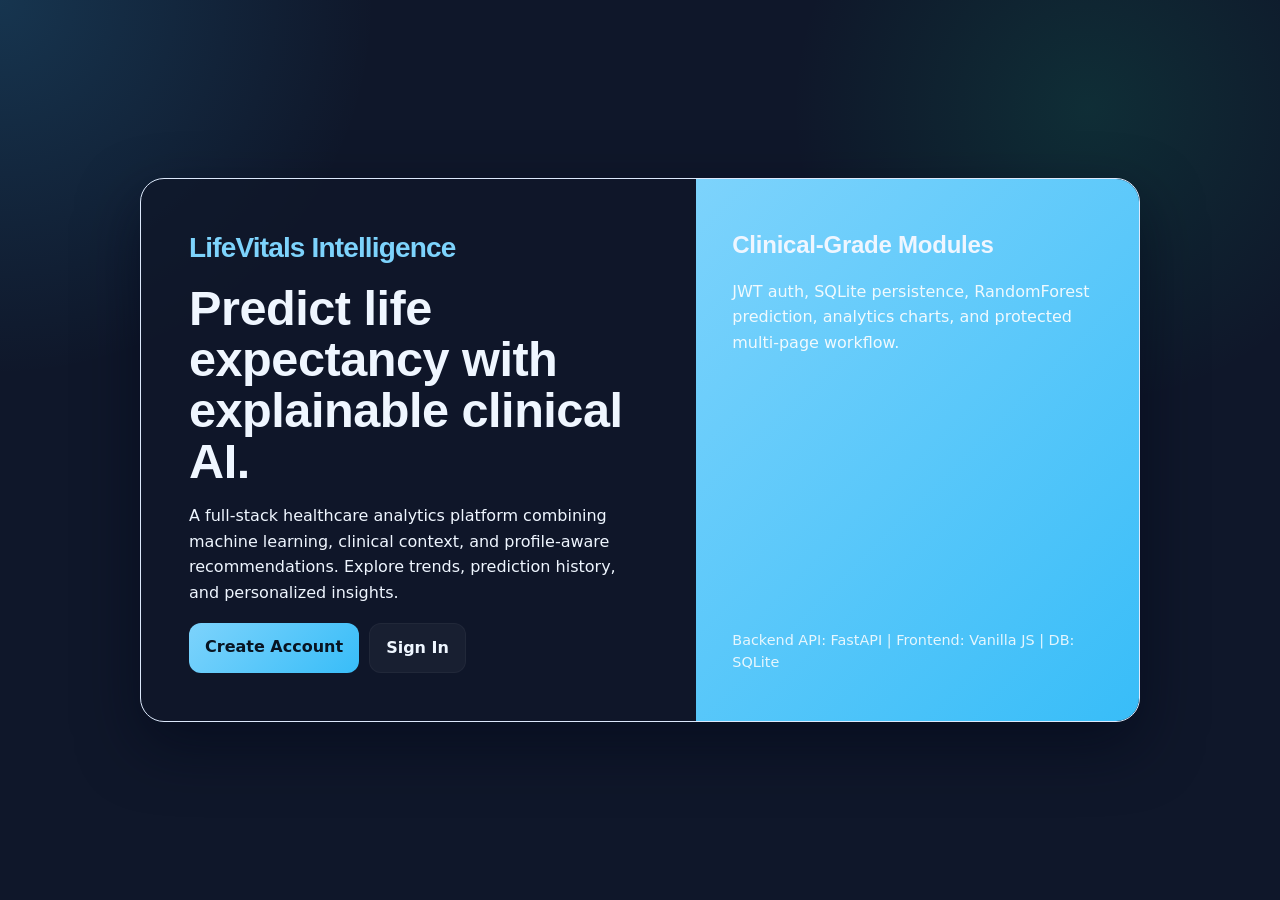
==== commit 16962538: "final" ====
--- a/stitch/frontend/index.html
+++ b/stitch/frontend/index.html
@@ -2,512 +2,45 @@
 <html lang="en">
 
 <head>
-    <meta charset="UTF-8">
-    <meta name="viewport" content="width=device-width, initial-scale=1.0">
-    <title>Life Expectancy Tourism Analytics</title>
-
-    <script src="https://cdn.tailwindcss.com"></script>
-    <link href="https://fonts.googleapis.com/css2?family=Outfit:wght@300;400;500;600;700;800&display=swap"
-        rel="stylesheet">
-    <link rel="stylesheet" href="style.css">
-
-    <style>
-        * {
-            font-family: 'Outfit', sans-serif;
-        }
-
-        body[data-page="landing"] {
-            overflow-x: hidden;
-            background:
-                radial-gradient(circle at top left, rgba(59, 130, 246, 0.15), transparent 25%),
-                radial-gradient(circle at bottom right, rgba(16, 185, 129, 0.15), transparent 25%),
-                linear-gradient(to bottom right, #eff6ff, #ffffff, #ecfdf5);
-        }
-
-        .glass {
-            background: rgba(255, 255, 255, 0.65);
-            backdrop-filter: blur(18px);
-            border: 1px solid rgba(255, 255, 255, 0.4);
-        }
-
-        .gradient-text {
-            background: linear-gradient(to right, #2563eb, #10b981);
-            background-clip: text;
-            -webkit-background-clip: text;
-            -webkit-text-fill-color: transparent;
-        }
-
-        .card-hover {
-            transition: all 0.35s ease;
-        }
-
-        .card-hover:hover {
-            transform: translateY(-8px);
-            box-shadow: 0 25px 50px rgba(0, 0, 0, 0.08), 0 0 25px rgba(59, 130, 246, 0.15);
-        }
-
-        .floating {
-            animation: float 5s ease-in-out infinite;
-        }
-
-        @keyframes float {
-
-            0%,
-            100% {
-                transform: translateY(0);
-            }
-
-            50% {
-                transform: translateY(-15px);
-            }
-        }
-
-        .fade {
-            animation: fade 1s ease;
-        }
-
-        @keyframes fade {
-            from {
-                opacity: 0;
-                transform: translateY(25px);
-            }
-
-            to {
-                opacity: 1;
-                transform: translateY(0);
-            }
-        }
-    </style>
+    <meta charset="UTF-8" />
+    <meta name="viewport" content="width=device-width, initial-scale=1.0" />
+    <title>LifeVitals | AI Life Expectancy Intelligence</title>
+    <link rel="preconnect" href="https://fonts.googleapis.com" />
+    <link rel="preconnect" href="https://fonts.gstatic.com" crossorigin />
+    <link
+        href="https://fonts.googleapis.com/css2?family=Inter:wght@400;500;600;700&family=Manrope:wght@700;800&display=swap"
+        rel="stylesheet" />
+    <link rel="stylesheet" href="style.css" />
 </head>
 
-<body data-page="landing" class="min-h-screen relative text-gray-800">
-    <button id="theme-toggle" class="theme-toggle" aria-label="Toggle theme">Dark</button>
-
-    <div class="absolute top-0 left-0 w-72 h-72 bg-blue-300 rounded-full blur-3xl opacity-20 floating"></div>
-    <div class="absolute bottom-0 right-0 w-72 h-72 bg-green-300 rounded-full blur-3xl opacity-20 floating"></div>
-
-    <nav class="fixed top-4 left-1/2 -translate-x-1/2 z-50 glass px-8 py-4 rounded-full shadow-2xl w-[95%] max-w-6xl">
-        <div class="flex items-center justify-between gap-4">
-            <a href="index.html" class="flex items-center gap-4">
-                <div
-                    class="w-12 h-12 rounded-full bg-gradient-to-r from-blue-500 to-green-500 flex items-center justify-center text-white text-2xl shadow-xl">
-                    🌍
-                </div>
-                <div>
-                    <h1 class="font-extrabold text-xl gradient-text">Life Expectancy AI</h1>
-                    <p class="text-xs text-gray-500">Smart Tourism &amp; Wellness Analytics</p>
-                </div>
-            </a>
-
-            <div class="hidden md:flex items-center gap-8 font-medium text-gray-700">
-                <a href="#features" class="hover:text-blue-500 transition">Features</a>
-                <a href="#analytics" class="hover:text-blue-500 transition">Analytics</a>
-                <a href="#modules" class="hover:text-blue-500 transition">Modules</a>
-                <a href="#about" class="hover:text-blue-500 transition">About</a>
-            </div>
-        </div>
-    </nav>
-
-    <section class="max-w-7xl mx-auto px-6 pt-40 pb-24 fade">
-        <div class="grid grid-cols-1 lg:grid-cols-2 gap-14 items-center">
-            <div>
-                <div
-                    class="inline-flex items-center gap-3 bg-white/70 border border-blue-100 px-5 py-3 rounded-full shadow-lg mb-8">
-                    <span class="w-3 h-3 bg-green-500 rounded-full animate-pulse"></span>
-                    <p class="font-semibold text-gray-700">AI Powered Country Health Intelligence</p>
-                </div>
-
-                <h1 class="text-5xl sm:text-6xl lg:text-7xl font-extrabold leading-tight">
-                    Travel Smarter With
-                    <span class="gradient-text">Life Expectancy Analytics</span>
-                </h1>
-
-                <p class="text-gray-600 text-xl mt-8 leading-relaxed max-w-2xl">
-                    Discover healthcare quality, nutrition levels, immunization conditions,
-                    economic wellness, and expected lifespan before visiting any country.
-                    Make safer travel decisions using AI-driven health insights.
+<body data-page="landing">
+    <main class="hero">
+        <section class="hero-panel">
+            <div class="hero-copy">
+                <div class="brand">LifeVitals Intelligence</div>
+                <h1>Predict life expectancy with explainable clinical AI.</h1>
+                <p>
+                    A full-stack healthcare analytics platform combining machine learning, clinical context, and
+                    profile-aware recommendations. Explore trends, prediction history, and personalized insights.
                 </p>
-
-                <div class="flex flex-wrap gap-5 mt-12">
-                    <button id="landing-get-started"
-                        class="bg-gradient-to-r from-blue-500 to-green-500 text-white px-8 py-5 rounded-3xl text-lg font-bold shadow-2xl hover:scale-105 transition-all"
-                        type="button">
-                        Start Analytics
-                    </button>
-                    <button id="landing-explore-btn"
-                        class="glass px-8 py-5 rounded-3xl text-lg font-semibold hover:scale-105 transition-all"
-                        type="button">
-                        Explore Features
-                    </button>
-                </div>
-
-                <div class="mt-10 glass rounded-3xl p-6">
-                    <label for="landing-search" class="block text-sm font-semibold text-gray-700 mb-3">Where do you want
-                        to go?</label>
-                    <input id="landing-search" type="search" placeholder="Search a country or region"
-                        class="w-full p-4 rounded-2xl border border-blue-100 outline-none focus:ring-4 focus:ring-blue-200"
-                        autocomplete="off">
-                    <p id="landing-search-hint" class="text-sm text-gray-500 mt-3">Try Japan, Canada, Portugal, or New
-                        Zealand.</p>
-                </div>
-
-                <div class="flex flex-wrap gap-3 mt-6" role="tablist" aria-label="Travel purpose">
-                    <button class="purpose-pill active" type="button" data-purpose="tourism" aria-pressed="true">✈
-                        Tourism</button>
-                    <button class="purpose-pill" type="button" data-purpose="job" aria-pressed="false">💼 Job</button>
-                    <button class="purpose-pill" type="button" data-purpose="settlement" aria-pressed="false">🏡
-                        Settlement</button>
-                    <button class="purpose-pill" type="button" data-purpose="investment" aria-pressed="false">🏘
-                        Investment</button>
-                </div>
-                <p id="landing-purpose-message" class="text-gray-600 mt-3">Tourism mode: understand life expectancy,
-                    safety, and travel considerations to plan your journey with confidence.</p>
-
-                <div class="grid grid-cols-2 sm:grid-cols-4 gap-5 mt-12">
-                    <div class="glass rounded-3xl p-5 text-center shadow-xl card-hover">
-                        <h2 class="text-4xl font-extrabold text-blue-500">190+</h2>
-                        <p class="text-gray-600 mt-2">Countries</p>
-                    </div>
-                    <div class="glass rounded-3xl p-5 text-center shadow-xl card-hover">
-                        <h2 class="text-4xl font-extrabold text-green-500">AI</h2>
-                        <p class="text-gray-600 mt-2">Predictions</p>
-                    </div>
-                    <div class="glass rounded-3xl p-5 text-center shadow-xl card-hover">
-                        <h2 class="text-4xl font-extrabold text-blue-500">24/7</h2>
-                        <p class="text-gray-600 mt-2">Analytics</p>
-                    </div>
-                    <div class="glass rounded-3xl p-5 text-center shadow-xl card-hover">
-                        <h2 class="text-4xl font-extrabold text-green-500">Real</h2>
-                        <p class="text-gray-600 mt-2">Insights</p>
-                    </div>
+                <div style="display:flex;gap:10px;margin-top:18px;flex-wrap:wrap;">
+                    <a class="btn btn-primary" href="signup.html">Create Account</a>
+                    <a class="btn btn-secondary" href="login.html">Sign In</a>
+                    <a id="quick-dashboard" class="btn btn-secondary hidden" href="dashboard.html">Go to Dashboard</a>
                 </div>
             </div>
-
-            <div class="relative">
-                <div class="glass rounded-[40px] p-8 shadow-2xl border border-white/30 relative overflow-hidden">
-                    <div class="absolute top-0 right-0 w-40 h-40 bg-blue-400 opacity-10 rounded-full blur-3xl"></div>
-                    <div class="absolute bottom-0 left-0 w-40 h-40 bg-green-400 opacity-10 rounded-full blur-3xl"></div>
-
-                    <div class="relative z-10">
-                        <div class="flex items-center justify-between mb-8">
-                            <div>
-                                <h2 class="text-3xl font-extrabold text-gray-800">Country Wellness Overview</h2>
-                                <p class="text-gray-500 mt-2">AI generated travel health report</p>
-                                <p class="text-sm text-gray-500 mt-2">Spotlight: <span id="landing-spotlight-name"
-                                        class="font-bold text-gray-700">Japan</span></p>
-                            </div>
-                            <div class="text-5xl">📊</div>
-                        </div>
-
-                        <div class="space-y-5">
-                            <div
-                                class="bg-gradient-to-r from-blue-500 to-cyan-500 text-white rounded-3xl p-6 shadow-xl">
-                                <div class="flex justify-between items-center">
-                                    <div>
-                                        <p class="opacity-80">Life Expectancy</p>
-                                        <h2 id="landing-spotlight-life" class="text-5xl font-extrabold mt-3">78.2</h2>
-                                    </div>
-                                    <div class="text-6xl">🌎</div>
-                                </div>
-                            </div>
-
-                            <div class="grid grid-cols-2 gap-5">
-                                <div class="bg-white rounded-3xl p-6 shadow-lg card-hover">
-                                    <p class="text-gray-500">Healthcare</p>
-                                    <h3 id="landing-spotlight-safety"
-                                        class="text-3xl font-bold text-green-500 mt-3 badge safe">Excellent</h3>
-                                </div>
-                                <div class="bg-white rounded-3xl p-6 shadow-lg card-hover">
-                                    <p class="text-gray-500">Nutrition</p>
-                                    <h3 class="text-3xl font-bold text-blue-500 mt-3">82%</h3>
-                                </div>
-                            </div>
-
-                            <div class="bg-white rounded-3xl p-6 shadow-lg">
-                                <div class="flex justify-between mb-3">
-                                    <span class="font-semibold">Travel Safety Score</span>
-                                    <span class="font-bold text-blue-500">86/100</span>
-                                </div>
-                                <div class="w-full h-5 bg-gray-200 rounded-full overflow-hidden">
-                                    <div class="h-5 bg-gradient-to-r from-blue-500 to-green-500 rounded-full w-[86%]">
-                                    </div>
-                                </div>
-                            </div>
-                        </div>
-
-                        <p id="landing-spotlight-copy" class="text-gray-600 mt-6 leading-relaxed">
-                            A concise view of expected life span, healthcare readiness, and what you can expect while
-                            visiting or living in this country.
-                        </p>
-                    </div>
+            <aside class="hero-art">
+                <div>
+                    <h2 style="font-family:Manrope,Inter,sans-serif;margin:0 0 8px;">Clinical-Grade Modules</h2>
+                    <p style="opacity:.9;line-height:1.6;">
+                        JWT auth, SQLite persistence, RandomForest prediction, analytics charts, and protected
+                        multi-page workflow.
+                    </p>
                 </div>
-            </div>
-        </div>
-    </section>
-
-    <section id="landing-destinations" class="max-w-7xl mx-auto px-6 py-10 fade">
-        <div class="text-center mb-10">
-            <h2 class="text-4xl font-extrabold text-gray-800">Popular <span class="gradient-text">Destinations</span>
-            </h2>
-            <p class="text-gray-600 mt-4">Select a country card to update live insights and tips.</p>
-        </div>
-
-        <div class="grid grid-cols-1 md:grid-cols-2 xl:grid-cols-4 gap-6">
-            <button class="destination-card active text-left bg-white rounded-3xl p-5 shadow-xl card-hover"
-                type="button" data-destination-card data-id="japan" data-name="Japan" data-emoji="🇯🇵"
-                data-life="84 years" data-safety="Safe" data-safety-class="safe"
-                data-copy="Excellent healthcare, efficient transport, and a calm environment for tourism or long stays."
-                data-tip="Best for clean cities, efficient transit, and long-term safety.">
-                <h3 class="text-2xl font-bold">Japan</h3>
-                <p class="text-gray-600 mt-2">Life expectancy: 84 years</p>
-            </button>
-
-            <button class="destination-card text-left bg-white rounded-3xl p-5 shadow-xl card-hover" type="button"
-                data-destination-card data-id="canada" data-name="Canada" data-emoji="🇨🇦" data-life="82 years"
-                data-safety="Safe" data-safety-class="safe"
-                data-copy="Balanced economy, strong public services, and a friendly fit for job seekers and settlers."
-                data-tip="Good for work visas, social stability, and reliable infrastructure.">
-                <h3 class="text-2xl font-bold">Canada</h3>
-                <p class="text-gray-600 mt-2">Life expectancy: 82 years</p>
-            </button>
-
-            <button class="destination-card text-left bg-white rounded-3xl p-5 shadow-xl card-hover" type="button"
-                data-destination-card data-id="portugal" data-name="Portugal" data-emoji="🇵🇹" data-life="81 years"
-                data-safety="Moderate" data-safety-class="moderate"
-                data-copy="Warm weather, good quality of life, and a balanced cost profile for tourism and settlement."
-                data-tip="Ideal for slow travel, retirement planning, and balanced living costs.">
-                <h3 class="text-2xl font-bold">Portugal</h3>
-                <p class="text-gray-600 mt-2">Life expectancy: 81 years</p>
-            </button>
-
-            <button class="destination-card text-left bg-white rounded-3xl p-5 shadow-xl card-hover" type="button"
-                data-destination-card data-id="newzealand" data-name="New Zealand" data-emoji="🇳🇿"
-                data-life="83 years" data-safety="Safe" data-safety-class="safe"
-                data-copy="Scenic, peaceful, and ideal for a safer lifestyle with strong outdoor appeal."
-                data-tip="Best for clean air, outdoor travel, and quiet living conditions.">
-                <h3 class="text-2xl font-bold">New Zealand</h3>
-                <p class="text-gray-600 mt-2">Life expectancy: 83 years</p>
-            </button>
-        </div>
-
-        <p id="landing-empty-state" class="hidden text-center text-gray-600 mt-6">No countries matched your search. Try
-            a different destination name.</p>
-    </section>
-
-    <section id="analytics" class="max-w-7xl mx-auto px-6 py-20 fade">
-        <div class="text-center mb-16">
-            <h2 class="text-5xl font-extrabold text-gray-800">Explore The <span class="gradient-text">World Health
-                    Map</span></h2>
-            <p class="text-gray-600 text-xl mt-6 max-w-4xl mx-auto leading-relaxed">
-                Our AI-powered tourism analytics platform helps travelers understand global healthcare,
-                nutrition quality, immunization coverage, economic conditions, and life expectancy before
-                visiting any country.
-            </p>
-        </div>
-
-        <div class="glass rounded-[40px] p-8 md:p-12 shadow-2xl overflow-hidden relative">
-            <div class="absolute top-0 right-0 w-72 h-72 bg-blue-300 opacity-10 blur-3xl rounded-full"></div>
-            <div class="absolute bottom-0 left-0 w-72 h-72 bg-green-300 opacity-10 blur-3xl rounded-full"></div>
-
-            <div class="relative z-10 grid grid-cols-1 lg:grid-cols-2 gap-14 items-center">
-                <div>
-                    <h3 class="text-4xl font-extrabold text-gray-800 leading-tight">
-                        Smart Tourism Meets <span class="gradient-text">Healthcare Intelligence</span>
-                    </h3>
-                    <p class="text-gray-600 text-lg leading-relaxed mt-8">
-                        Before visiting a country, travelers often want to understand the quality of life,
-                        healthcare systems, disease risks, nutrition standards, and economic conditions.
-                        Our platform combines AI prediction models with public health indicators to estimate
-                        the expected life expectancy and wellness environment of each country.
-                    </p>
-
-                    <div class="bg-white rounded-3xl p-6 mt-8 shadow-lg">
-                        <h4 class="text-2xl font-bold">Live Destination Insight</h4>
-                        <p class="mt-3 text-gray-600">Visiting <span id="landing-sample-country"
-                                class="font-bold text-gray-800">Japan</span> <span id="landing-sample-emoji">🇯🇵</span>
-                        </p>
-                        <p class="mt-2">Life Expectancy: <strong id="landing-sample-life">84 years</strong></p>
-                        <p class="mt-1">Safety: <strong id="landing-sample-safety" class="badge safe">High</strong></p>
-                        <p id="landing-sample-copy" class="mt-3 text-gray-600">This insight shows expected life span and
-                            contextual factors (health, safety, economy) to help plan travel or long-term stays.</p>
-                        <p class="mt-3 text-gray-700"><span class="font-semibold">Recommendation:</span> <span
-                                id="landing-sample-recommendation">Best for a safe, clean, and highly organized
-                                trip.</span></p>
-                    </div>
-                </div>
-
-                <div class="relative flex justify-center">
-                    <div class="bg-white rounded-[35px] p-6 shadow-2xl overflow-hidden w-full max-w-xl">
-                        <img src="https://upload.wikimedia.org/wikipedia/commons/8/80/World_map_-_low_resolution.svg"
-                            alt="World Map" class="w-full object-cover rounded-3xl">
-
-                        <div class="grid grid-cols-2 gap-4 mt-6">
-                            <div class="bg-blue-50 rounded-2xl p-5 text-center">
-                                <h3 class="text-3xl font-extrabold text-blue-500">190+</h3>
-                                <p class="text-gray-600 mt-2">Countries</p>
-                            </div>
-                            <div class="bg-green-50 rounded-2xl p-5 text-center">
-                                <h3 class="text-3xl font-extrabold text-green-500">AI</h3>
-                                <p class="text-gray-600 mt-2">Analytics</p>
-                            </div>
-                        </div>
-                    </div>
-                </div>
-            </div>
-        </div>
-    </section>
-
-    <section id="modules" class="max-w-7xl mx-auto px-6 py-24 fade">
-        <div class="text-center mb-16">
-            <h2 class="text-5xl font-extrabold text-gray-800">Choose Your <span class="gradient-text">Analytics
-                    Module</span></h2>
-            <p class="text-gray-600 text-xl mt-6 max-w-3xl mx-auto leading-relaxed">
-                Explore specialized AI-powered tourism and wellness intelligence modules designed to help travelers
-                understand global country conditions.
-            </p>
-        </div>
-
-        <div class="grid grid-cols-1 md:grid-cols-2 xl:grid-cols-4 gap-8">
-            <a href="predict.html"
-                class="glass rounded-[35px] p-8 shadow-2xl card-hover block relative overflow-hidden">
-                <div class="text-6xl">🏥</div>
-                <h3 class="text-3xl font-bold mt-6 text-gray-800">Health</h3>
-                <p class="text-gray-600 mt-4 leading-relaxed">Analyze healthcare systems, mortality trends, and country
-                    wellness conditions.</p>
-                <div class="mt-8 text-blue-500 font-bold text-lg">Open Module →</div>
-            </a>
-            <a href="analytics.html"
-                class="glass rounded-[35px] p-8 shadow-2xl card-hover block relative overflow-hidden">
-                <div class="text-6xl">🍎</div>
-                <h3 class="text-3xl font-bold mt-6 text-gray-800">Nutrition</h3>
-                <p class="text-gray-600 mt-4 leading-relaxed">Explore BMI levels, nutrition quality, food standards, and
-                    wellness indicators.</p>
-                <div class="mt-8 text-green-500 font-bold text-lg">Open Module →</div>
-            </a>
-            <a href="map.html" class="glass rounded-[35px] p-8 shadow-2xl card-hover block relative overflow-hidden">
-                <div class="text-6xl">💉</div>
-                <h3 class="text-3xl font-bold mt-6 text-gray-800">Immunization</h3>
-                <p class="text-gray-600 mt-4 leading-relaxed">Understand vaccination coverage, disease prevention, and
-                    public health safety.</p>
-                <div class="mt-8 text-cyan-500 font-bold text-lg">Open Module →</div>
-            </a>
-            <a href="predict.html"
-                class="glass rounded-[35px] p-8 shadow-2xl card-hover block relative overflow-hidden">
-                <div class="text-6xl">💰</div>
-                <h3 class="text-3xl font-bold mt-6 text-gray-800">Economic</h3>
-                <p class="text-gray-600 mt-4 leading-relaxed">Compare GDP, expenditure, economic strength, and living
-                    standards.</p>
-                <div class="mt-8 text-yellow-500 font-bold text-lg">Open Module →</div>
-            </a>
-        </div>
-    </section>
-
-    <section id="features" class="max-w-7xl mx-auto px-6 py-20">
-        <div class="text-center mb-20">
-            <h2 class="text-5xl font-extrabold">Powerful <span class="gradient-text">AI Features</span></h2>
-            <p class="text-gray-600 text-xl mt-6 max-w-3xl mx-auto">Explore advanced health and tourism analytics
-                designed for safer international travel.</p>
-        </div>
-
-        <div class="grid grid-cols-1 md:grid-cols-2 xl:grid-cols-4 gap-8">
-            <div class="bg-white rounded-[35px] p-8 shadow-xl card-hover">
-                <div class="text-6xl">💉</div>
-                <h3 class="text-3xl font-bold mt-6">Immunization</h3>
-                <p class="text-gray-600 mt-4 leading-relaxed">Analyze vaccination conditions and disease prevention
-                    levels.</p>
-            </div>
-            <div class="bg-white rounded-[35px] p-8 shadow-xl card-hover">
-                <div class="text-6xl">🍎</div>
-                <h3 class="text-3xl font-bold mt-6">Nutrition</h3>
-                <p class="text-gray-600 mt-4 leading-relaxed">Understand food quality, BMI trends, and nutrition
-                    standards.</p>
-            </div>
-            <div class="bg-white rounded-[35px] p-8 shadow-xl card-hover">
-                <div class="text-6xl">💰</div>
-                <h3 class="text-3xl font-bold mt-6">Economy</h3>
-                <p class="text-gray-600 mt-4 leading-relaxed">Compare GDP, expenditure, and economic living conditions.
-                </p>
-            </div>
-            <div class="bg-white rounded-[35px] p-8 shadow-xl card-hover">
-                <div class="text-6xl">🏥</div>
-                <h3 class="text-3xl font-bold mt-6">Healthcare</h3>
-                <p class="text-gray-600 mt-4 leading-relaxed">Discover healthcare strength and mortality-based insights.
-                </p>
-            </div>
-        </div>
-    </section>
-
-    <section id="about" class="max-w-7xl mx-auto px-6 py-20 fade">
-        <div class="text-center mb-16">
-            <h2 class="text-5xl font-extrabold text-gray-800">Share Your <span class="gradient-text">Experience</span>
-            </h2>
-            <p class="text-gray-600 text-xl mt-6 max-w-3xl mx-auto">Help us improve the tourism life expectancy platform
-                with your valuable feedback.</p>
-        </div>
-
-        <div class="glass rounded-[40px] p-8 md:p-12 shadow-2xl">
-            <div class="grid grid-cols-1 lg:grid-cols-2 gap-12 items-center">
-                <div>
-                    <h3 class="text-4xl font-extrabold text-gray-800 leading-tight">Your Feedback Helps Us Build Better
-                        AI Tourism Insights</h3>
-                    <p class="text-gray-600 text-lg mt-8 leading-relaxed">Share your travel experiences, platform
-                        suggestions, and healthcare observations. Your feedback helps improve prediction accuracy and
-                        user experience.</p>
-                </div>
-
-                <div class="bg-white rounded-[35px] p-8 shadow-xl">
-                    <div class="space-y-6">
-                        <div>
-                            <label class="font-semibold text-gray-700 text-lg">Full Name</label>
-                            <input type="text" placeholder="Enter your name"
-                                class="w-full mt-3 p-5 rounded-2xl border border-gray-200 focus:ring-4 focus:ring-blue-200 outline-none">
-                        </div>
-                        <div>
-                            <label class="font-semibold text-gray-700 text-lg">Email</label>
-                            <input type="email" placeholder="Enter your email"
-                                class="w-full mt-3 p-5 rounded-2xl border border-gray-200 focus:ring-4 focus:ring-blue-200 outline-none">
-                        </div>
-                        <div>
-                            <label class="font-semibold text-gray-700 text-lg">Your Feedback</label>
-                            <textarea rows="5" placeholder="Share your experience or suggestions..."
-                                class="w-full mt-3 p-5 rounded-2xl border border-gray-200 focus:ring-4 focus:ring-blue-200 outline-none resize-none"></textarea>
-                        </div>
-                        <button
-                            class="w-full bg-gradient-to-r from-blue-500 to-green-500 text-white py-5 rounded-3xl text-xl font-bold shadow-2xl hover:scale-[1.02] transition-all">Submit
-                            Feedback</button>
-                    </div>
-                </div>
-            </div>
-        </div>
-    </section>
-
-    <section class="max-w-7xl mx-auto px-6 pb-24">
-        <div
-            class="bg-gradient-to-r from-blue-500 to-green-500 rounded-[45px] p-12 md:p-16 text-white shadow-2xl relative overflow-hidden">
-            <div class="absolute top-0 right-0 w-72 h-72 bg-white/10 rounded-full blur-3xl"></div>
-            <div class="relative z-10 text-center">
-                <h2 class="text-5xl font-extrabold leading-tight">Ready To Explore Countries Smarter?</h2>
-                <p class="text-white/90 text-xl mt-8 max-w-3xl mx-auto leading-relaxed">Start analyzing country health
-                    conditions, healthcare quality, nutrition standards, and life expectancy before planning your next
-                    journey.</p>
-                <a href="#modules"
-                    class="mt-12 inline-block bg-white text-blue-500 px-10 py-5 rounded-3xl text-xl font-bold shadow-2xl hover:scale-105 transition-all">Launch
-                    Analytics Dashboard</a>
-            </div>
-        </div>
-    </section>
-
-    <section class="max-w-7xl mx-auto px-6 pb-20">
-        <div class="glass rounded-3xl p-8">
-            <h3 class="text-2xl font-bold">Quick recommendations</h3>
-            <ul id="landing-tips-list" class="mt-4 space-y-2 list-disc pl-5 text-gray-700"></ul>
-        </div>
-    </section>
-
-    <footer class="py-10 text-center text-gray-500 text-lg">
-        © 2026 Life Expectancy Tourism Analytics • AI Powered Wellness Intelligence
-    </footer>
-
+                <div style="font-size:.9rem;opacity:.85;">Backend API: FastAPI | Frontend: Vanilla JS | DB: SQLite</div>
+            </aside>
+        </section>
+    </main>
     <script src="script.js"></script>
 </body>
 
